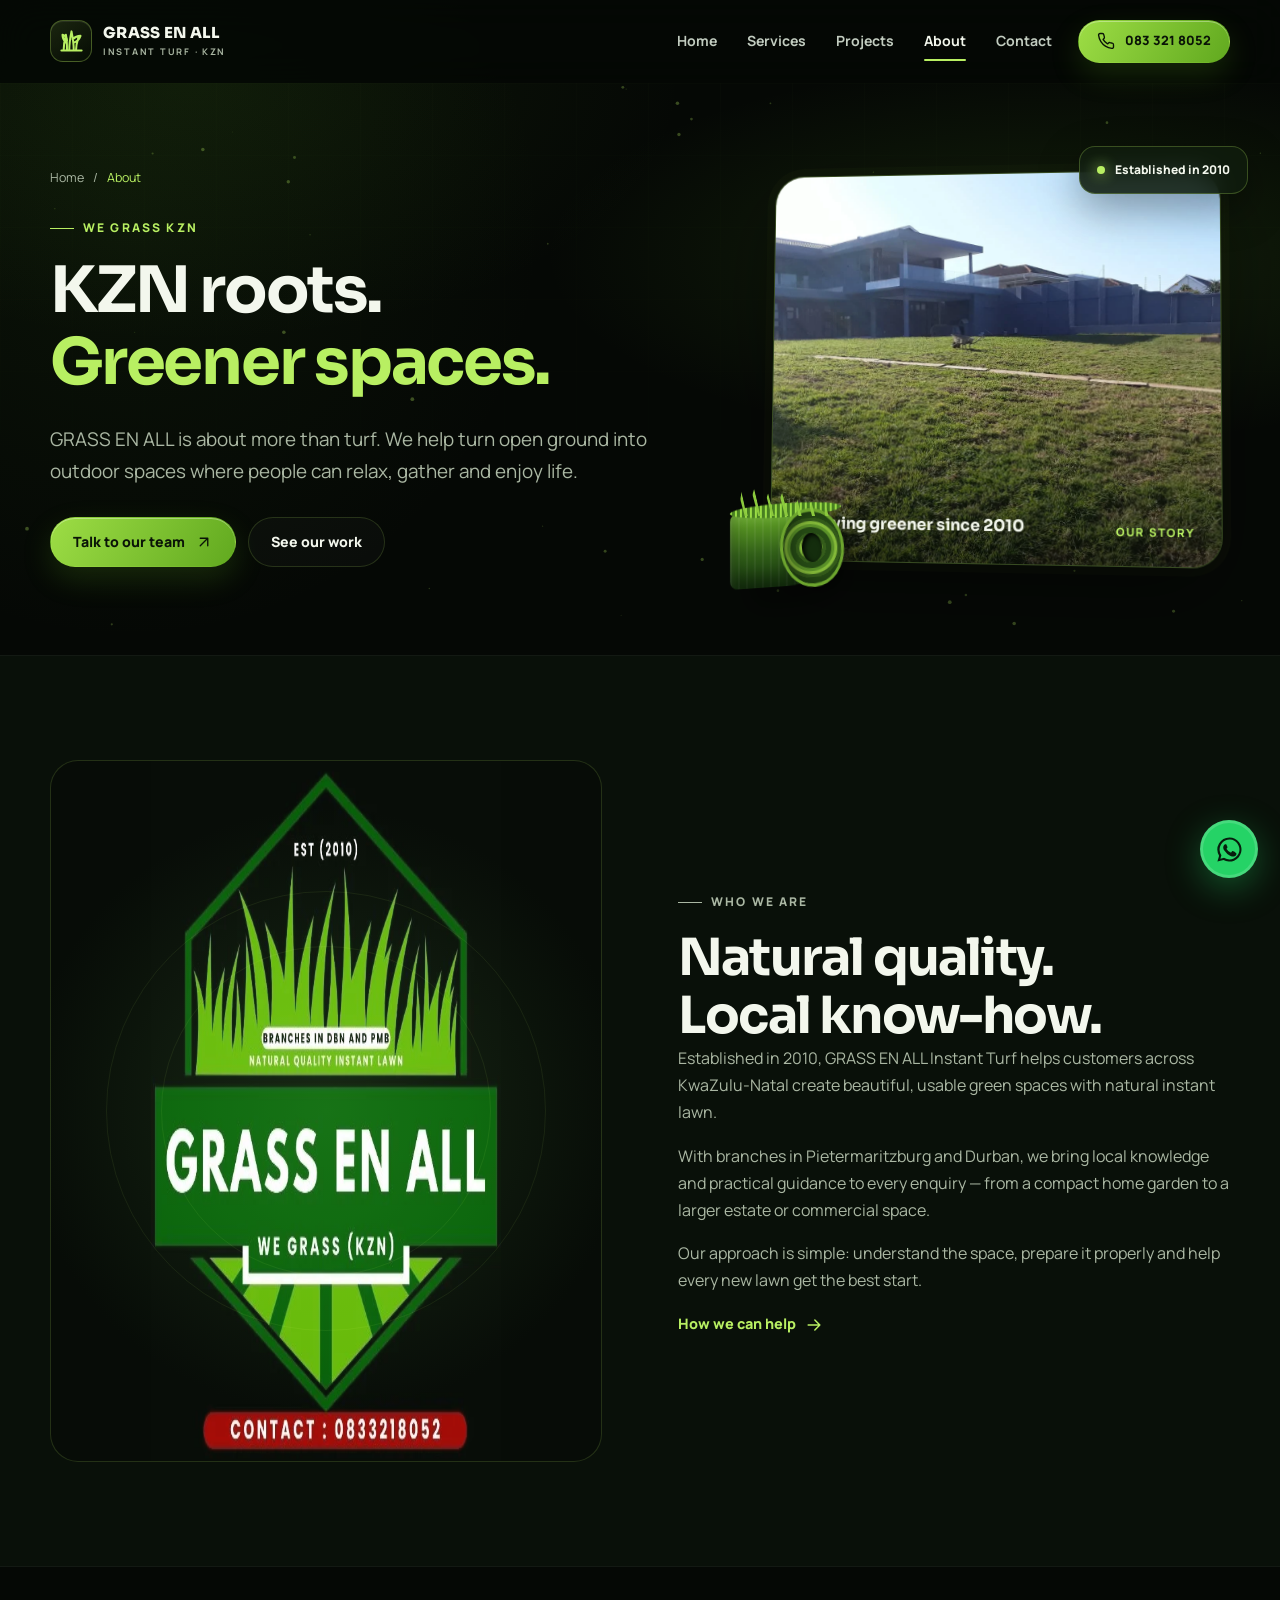
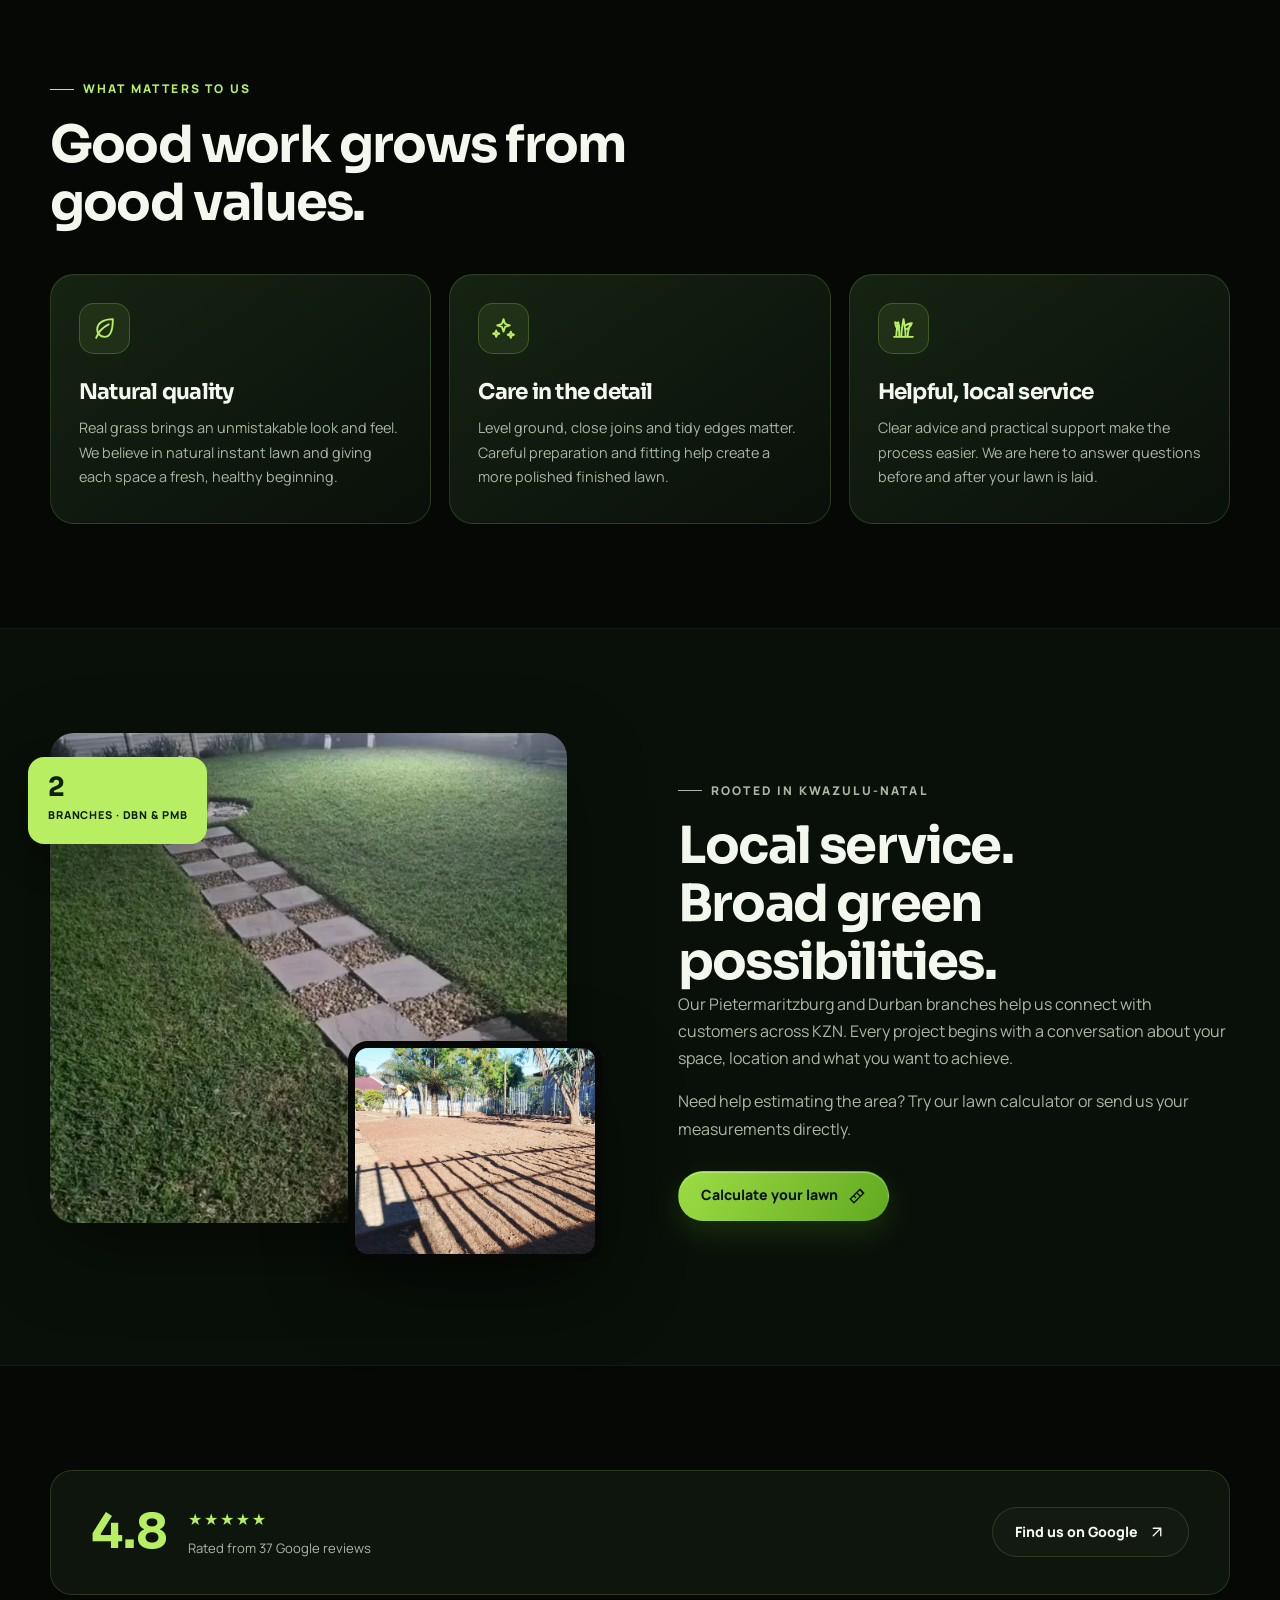
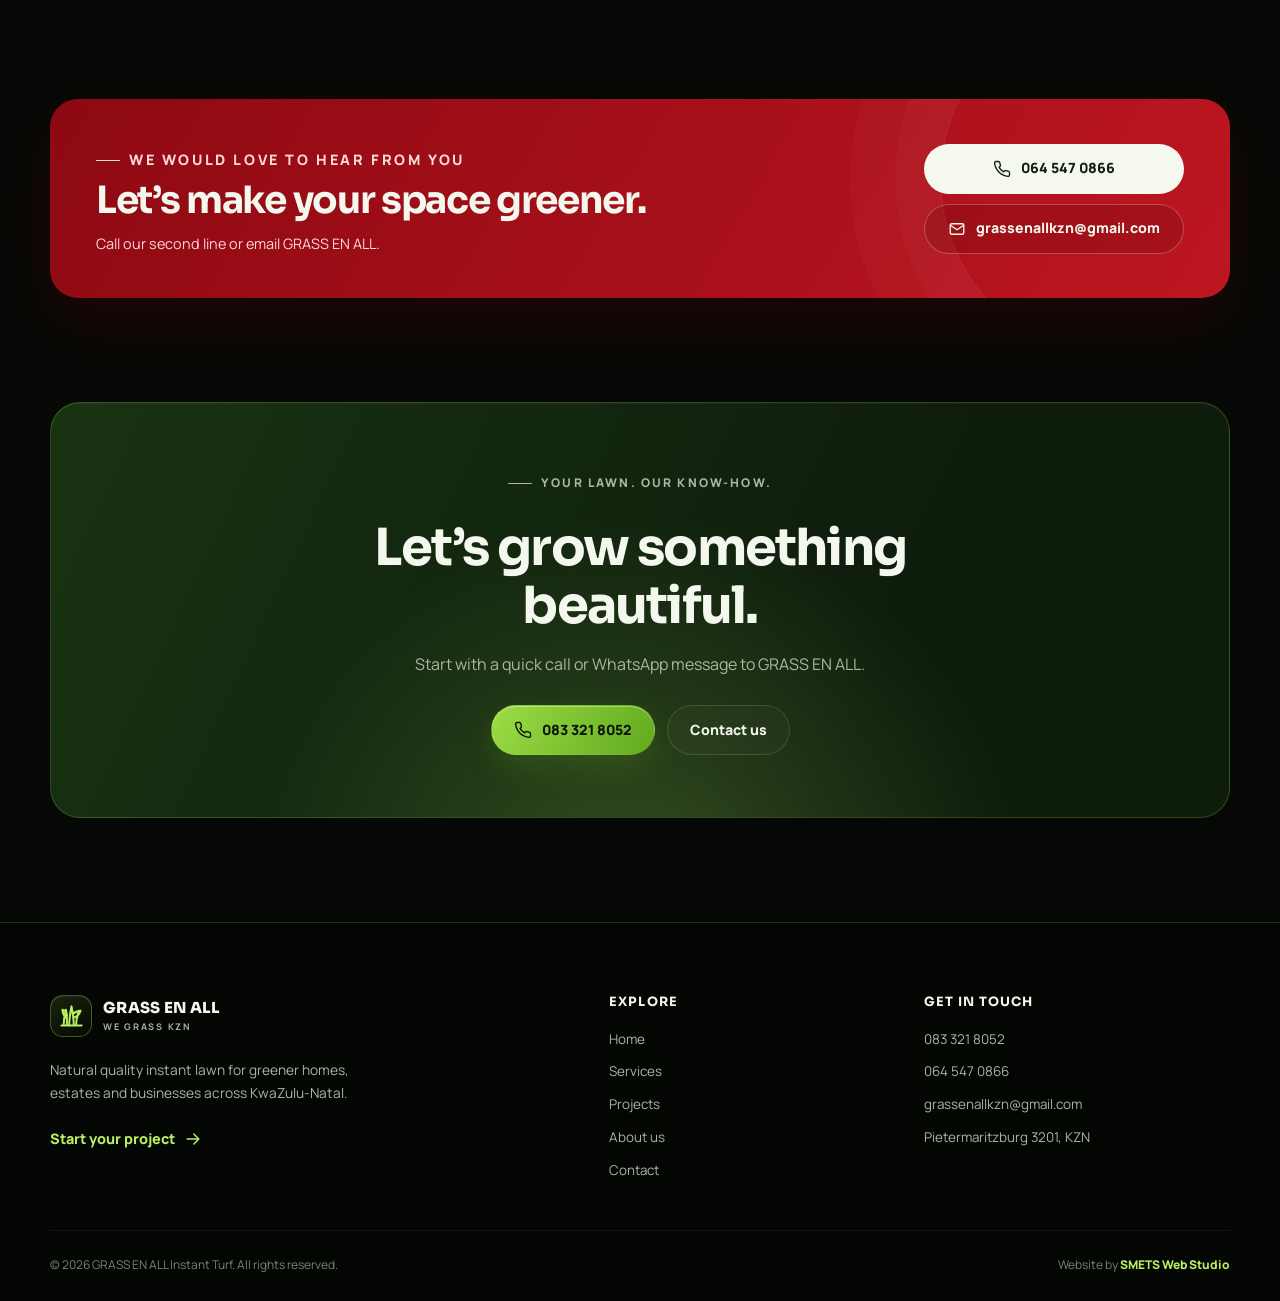
==== about.html @ 8e72a391 "Build multipage GRASS EN ALL website" ====
<!doctype html>
<html lang="en-ZA">
<head>
  <meta charset="utf-8">
  <meta name="viewport" content="width=device-width, initial-scale=1">
  <title>About GRASS EN ALL | Natural Instant Lawn Since 2010</title>
  <meta name="description" content="Meet GRASS EN ALL Instant Turf. Established in 2010, serving KZN from Pietermaritzburg and Durban with natural quality instant lawn and practical lawn know-how.">
  <meta name="theme-color" content="#050805">
  <link rel="icon" href="assets/favicon.svg" type="image/svg+xml">
  <link rel="canonical" href="https://thewebster0326.github.io/grass-en-all-kzn/about.html">
  <meta property="og:title" content="About GRASS EN ALL — We Grass KZN">
  <meta property="og:description" content="KZN roots. Greener spaces. Natural quality instant lawn since 2010.">
  <meta property="og:type" content="website">
  <meta property="og:image" content="https://thewebster0326.github.io/grass-en-all-kzn/assets/images/estate-lawn-wide.webp">
  <script>document.documentElement.classList.add('js');</script>
  <link rel="stylesheet" href="css/styles.css">
</head>
<body>
  <a class="skip-link" href="#main-content">Skip to content</a>
  <header class="site-header"><div class="container nav">
    <a class="brand" href="index.html" aria-label="GRASS EN ALL home"><span class="brand-mark"><svg class="icon" aria-hidden="true"><use href="assets/icons.svg#grass"></use></svg></span><span class="brand-name">GRASS EN ALL<small>Instant Turf · KZN</small></span></a>
    <nav class="nav-links" aria-label="Main navigation"><a href="index.html">Home</a><a href="services.html">Services</a><a href="projects.html">Projects</a><a href="about.html" aria-current="page">About</a><a href="contact.html">Contact</a></nav>
    <div class="nav-actions"><a class="btn btn-primary btn-sm" href="tel:+27833218052"><svg class="icon" aria-hidden="true"><use href="assets/icons.svg#phone"></use></svg>083 321 8052</a><button class="menu-toggle" type="button" aria-label="Toggle navigation" aria-expanded="false"><span></span><span></span><span></span></button></div>
  </div></header>

  <main id="main-content">
    <section class="hero page-hero">
      <canvas class="particle-canvas" aria-hidden="true"></canvas>
      <div class="container hero-grid">
        <div class="hero-copy"><div class="breadcrumbs"><a href="index.html">Home</a> / <span>About</span></div><p class="eyebrow">We grass KZN</p><h1>KZN roots.<br><em>Greener spaces.</em></h1><p class="lead">GRASS EN ALL is about more than turf. We help turn open ground into outdoor spaces where people can relax, gather and enjoy life.</p><div class="hero-actions"><a class="btn btn-primary" href="contact.html">Talk to our team<svg class="icon" aria-hidden="true"><use href="assets/icons.svg#arrow-up-right"></use></svg></a><a class="btn" href="projects.html">See our work</a></div></div>
        <div class="hero-visual"><div class="floating-chip"><span class="dot"></span>Established in 2010</div><div class="photo-card" data-tilt><img src="assets/images/estate-lawn-wide.webp" alt="Large instant lawn installed by GRASS EN ALL" width="1288" height="966" fetchpriority="high"><div class="photo-caption"><strong>Growing greener since 2010</strong><span>Our story</span></div></div><div class="turf-roll" aria-hidden="true"><div class="roll-grass"></div><div class="roll-body"></div><div class="roll-end"></div></div></div>
      </div>
    </section>

    <section class="section section-dark">
      <div class="container split">
        <div class="logo-panel reveal"><img src="assets/images/logo.webp" alt="GRASS EN ALL — We Grass KZN, established 2010" width="700" height="700" loading="lazy"></div>
        <div class="split-copy reveal delay-1"><p class="eyebrow">Who we are</p><h2>Natural quality.<br>Local know-how.</h2><p>Established in 2010, GRASS EN ALL Instant Turf helps customers across KwaZulu-Natal create beautiful, usable green spaces with natural instant lawn.</p><p>With branches in Pietermaritzburg and Durban, we bring local knowledge and practical guidance to every enquiry — from a compact home garden to a larger estate or commercial space.</p><p>Our approach is simple: understand the space, prepare it properly and help every new lawn get the best start.</p><a class="text-link" href="services.html">How we can help<svg class="icon" aria-hidden="true"><use href="assets/icons.svg#arrow-right"></use></svg></a></div>
      </div>
    </section>

    <section class="section">
      <div class="container">
        <div class="section-head reveal"><div><p class="eyebrow">What matters to us</p><h2>Good work grows from<br>good values.</h2></div></div>
        <div class="card-grid three values-grid">
          <article class="card reveal"><div class="card-icon"><svg class="icon" aria-hidden="true"><use href="assets/icons.svg#leaf"></use></svg></div><h3>Natural quality</h3><p>Real grass brings an unmistakable look and feel. We believe in natural instant lawn and giving each space a fresh, healthy beginning.</p></article>
          <article class="card reveal delay-1"><div class="card-icon"><svg class="icon" aria-hidden="true"><use href="assets/icons.svg#sparkles"></use></svg></div><h3>Care in the detail</h3><p>Level ground, close joins and tidy edges matter. Careful preparation and fitting help create a more polished finished lawn.</p></article>
          <article class="card reveal delay-2"><div class="card-icon"><svg class="icon" aria-hidden="true"><use href="assets/icons.svg#grass"></use></svg></div><h3>Helpful, local service</h3><p>Clear advice and practical support make the process easier. We are here to answer questions before and after your lawn is laid.</p></article>
        </div>
      </div>
    </section>

    <section class="section section-dark">
      <div class="container split">
        <div class="image-stack reveal"><img src="assets/images/evening-lawn.webp" alt="Lush green lawn with a neat stepping-stone path" loading="lazy"><img class="stack-small" src="assets/images/soil-levelling.webp" alt="Careful ground preparation for a new lawn" loading="lazy"><div class="experience-badge"><strong>2</strong><span>Branches · DBN & PMB</span></div></div>
        <div class="split-copy reveal delay-1"><p class="eyebrow">Rooted in KwaZulu-Natal</p><h2>Local service.<br>Broad green possibilities.</h2><p>Our Pietermaritzburg and Durban branches help us connect with customers across KZN. Every project begins with a conversation about your space, location and what you want to achieve.</p><p>Need help estimating the area? Try our lawn calculator or send us your measurements directly.</p><a class="btn btn-primary" href="services.html#calculator">Calculate your lawn<svg class="icon" aria-hidden="true"><use href="assets/icons.svg#ruler"></use></svg></a></div>
      </div>
    </section>

    <section class="section">
      <div class="container review-band reveal"><div class="review-score"><strong>4.8</strong><div><div class="stars" aria-label="4.8 out of 5 stars">★★★★★</div><p>Rated from 37 Google reviews</p></div></div><a class="btn" href="https://www.google.com/maps/search/?api=1&amp;query=Grass+En+All+Pietermaritzburg+3201" target="_blank" rel="noopener">Find us on Google<svg class="icon" aria-hidden="true"><use href="assets/icons.svg#arrow-up-right"></use></svg></a></div>
    </section>

    <section class="section" style="padding-top:0"><div class="container red-contact reveal"><div class="red-contact-inner"><div><p class="eyebrow">We would love to hear from you</p><h2>Let’s make your space greener.</h2><p>Call our second line or email GRASS EN ALL.</p></div><div class="red-contact-actions"><a class="btn btn-light" href="tel:+27645470866"><svg class="icon" aria-hidden="true"><use href="assets/icons.svg#phone"></use></svg>064 547 0866</a><a class="btn" href="mailto:grassenallkzn@gmail.com"><svg class="icon" aria-hidden="true"><use href="assets/icons.svg#mail"></use></svg>grassenallkzn@gmail.com</a></div></div></div></section>
    <section class="section" style="padding-top:0"><div class="container cta-panel reveal"><p class="eyebrow">Your lawn. Our know-how.</p><h2>Let’s grow something beautiful.</h2><p>Start with a quick call or WhatsApp message to GRASS EN ALL.</p><div class="cta-actions"><a class="btn btn-primary" href="tel:+27833218052"><svg class="icon" aria-hidden="true"><use href="assets/icons.svg#phone"></use></svg>083 321 8052</a><a class="btn" href="contact.html">Contact us</a></div></div></section>
  </main>

  <footer class="site-footer"><div class="container"><div class="footer-grid">
    <div class="footer-brand"><a class="brand" href="index.html"><span class="brand-mark"><svg class="icon" aria-hidden="true"><use href="assets/icons.svg#grass"></use></svg></span><span class="brand-name">GRASS EN ALL<small>We Grass KZN</small></span></a><p>Natural quality instant lawn for greener homes, estates and businesses across KwaZulu-Natal.</p><a class="text-link" href="contact.html">Start your project<svg class="icon" aria-hidden="true"><use href="assets/icons.svg#arrow-right"></use></svg></a></div>
    <div><h2 class="footer-title">Explore</h2><div class="footer-links"><a href="index.html">Home</a><a href="services.html">Services</a><a href="projects.html">Projects</a><a href="about.html">About us</a><a href="contact.html">Contact</a></div></div>
    <div><h2 class="footer-title">Get in touch</h2><div class="footer-links"><a href="tel:+27833218052">083 321 8052</a><a href="tel:+27645470866">064 547 0866</a><a href="mailto:grassenallkzn@gmail.com">grassenallkzn@gmail.com</a><a href="https://www.google.com/maps/search/?api=1&amp;query=Grass+En+All+Pietermaritzburg+3201" target="_blank" rel="noopener">Pietermaritzburg 3201, KZN</a></div></div>
  </div><div class="footer-bottom"><p>© <span data-year>2026</span> GRASS EN ALL Instant Turf. All rights reserved.</p><p>Website by <a href="https://github.com/thewebster0326" target="_blank" rel="noopener">SMETS Web Studio</a></p></div></div></footer>
  <a class="whatsapp-float" href="https://wa.me/27833218052?text=Hi%20GRASS%20EN%20ALL%2C%20I%20would%20like%20an%20instant%20turf%20quote." target="_blank" rel="noopener" aria-label="Chat to GRASS EN ALL on WhatsApp"><svg aria-hidden="true"><use href="assets/icons.svg#whatsapp"></use></svg></a>
  <script src="js/main.js" defer></script>
</body>
</html>
---- css/styles.css ----
@import url('https://fonts.googleapis.com/css2?family=Manrope:wght@400;500;600;700;800&family=Sora:wght@500;600;700;800&display=swap');

:root {
  --bg: #050805;
  --bg-soft: #091009;
  --surface: #0d150d;
  --surface-2: #131f12;
  --surface-3: #1a2817;
  --text: #f3f7ed;
  --muted: #aab7a3;
  --lime: #b8ef62;
  --green: #74bd2d;
  --green-dark: #285d1c;
  --red: #a80e18;
  --line: rgba(184, 239, 98, 0.16);
  --glow: rgba(116, 189, 45, 0.25);
  --shadow: 0 28px 80px rgba(0, 0, 0, 0.42);
  --radius: 24px;
  --font-body: 'Manrope', system-ui, -apple-system, BlinkMacSystemFont, 'Segoe UI', sans-serif;
  --font-display: 'Sora', 'Manrope', system-ui, sans-serif;
}

*, *::before, *::after { box-sizing: border-box; }
html { scroll-behavior: smooth; scroll-padding-top: 100px; }
body {
  margin: 0;
  min-width: 320px;
  overflow-x: hidden;
  background:
    radial-gradient(circle at 10% 5%, rgba(66, 126, 31, 0.09), transparent 26rem),
    var(--bg);
  color: var(--text);
  font-family: var(--font-body);
  font-size: 16px;
  line-height: 1.7;
  -webkit-font-smoothing: antialiased;
}
body.menu-open { overflow: hidden; }
img { display: block; max-width: 100%; }
a { color: inherit; text-decoration: none; }
button, input, select, textarea { font: inherit; }
button, a { -webkit-tap-highlight-color: transparent; }
button { color: inherit; }
::selection { background: var(--lime); color: #102007; }
:focus-visible { outline: 3px solid var(--lime); outline-offset: 4px; }

.skip-link {
  position: fixed;
  top: 10px;
  left: 10px;
  z-index: 200;
  padding: 10px 16px;
  border-radius: 8px;
  background: var(--lime);
  color: #0c1608;
  font-weight: 800;
  transform: translateY(-150%);
}
.skip-link:focus { transform: translateY(0); }
.container { width: min(1180px, calc(100% - 40px)); margin-inline: auto; }
.narrow { width: min(800px, calc(100% - 40px)); margin-inline: auto; }
.section { position: relative; padding: 104px 0; }
.section-sm { padding: 72px 0; }
.section-dark { background: var(--bg-soft); border-block: 1px solid rgba(255,255,255,.04); }
.section-head { display: flex; align-items: end; justify-content: space-between; gap: 32px; margin-bottom: 42px; }
.section-head > div { max-width: 680px; }
.section-head .btn { flex: none; }
.eyebrow {
  display: inline-flex;
  align-items: center;
  gap: 9px;
  margin: 0 0 18px;
  color: var(--lime);
  font-size: .75rem;
  font-weight: 800;
  letter-spacing: .18em;
  line-height: 1.4;
  text-transform: uppercase;
}
.eyebrow::before { content: ''; width: 24px; height: 1px; background: currentColor; }
h1, h2, h3, h4 { margin: 0; font-family: var(--font-display); line-height: 1.13; letter-spacing: -.035em; }
h1 { font-size: clamp(2.8rem, 6vw, 5.6rem); }
h2 { font-size: clamp(2rem, 4vw, 3.35rem); }
h3 { font-size: 1.25rem; }
p { margin: 0 0 1rem; }
.lead { max-width: 650px; color: var(--muted); font-size: clamp(1.02rem, 1.5vw, 1.18rem); }
.text-lime { color: var(--lime); }
.muted { color: var(--muted); }
.small { font-size: .88rem; }
.icon { width: 20px; height: 20px; flex: none; fill: none; stroke: currentColor; stroke-width: 1.8; stroke-linecap: round; stroke-linejoin: round; }

.site-header {
  position: sticky;
  top: 0;
  z-index: 100;
  border-bottom: 1px solid transparent;
  background: rgba(5, 8, 5, .76);
  backdrop-filter: blur(18px);
  -webkit-backdrop-filter: blur(18px);
  transition: border-color .25s, background .25s;
}
.site-header.scrolled { border-color: var(--line); background: rgba(5, 8, 5, .94); }
.nav { min-height: 82px; display: flex; align-items: center; justify-content: space-between; gap: 26px; }
.brand { display: inline-flex; align-items: center; gap: 11px; flex: none; }
.brand-mark {
  display: grid;
  place-items: center;
  width: 42px;
  height: 42px;
  border: 1px solid rgba(184, 239, 98, .3);
  border-radius: 13px;
  background: linear-gradient(145deg, rgba(184,239,98,.13), rgba(116,189,45,.02));
  color: var(--lime);
  box-shadow: inset 0 1px 0 rgba(255,255,255,.08);
}
.brand-mark svg { width: 27px; height: 27px; }
.brand-name { font-family: var(--font-display); font-size: .95rem; font-weight: 800; letter-spacing: .02em; line-height: 1.2; }
.brand-name small { display: block; margin-top: 4px; color: var(--muted); font-family: var(--font-body); font-size: .57rem; font-weight: 700; letter-spacing: .19em; text-transform: uppercase; }
.nav-links { display: flex; align-items: center; gap: 30px; margin-left: auto; }
.nav-links a { position: relative; padding: 27px 0; color: #c2ccc0; font-size: .88rem; font-weight: 700; }
.nav-links a::after { content: ''; position: absolute; right: 0; bottom: 19px; left: 0; height: 2px; border-radius: 2px; background: var(--lime); transform: scaleX(0); transition: transform .25s; }
.nav-links a:hover, .nav-links a[aria-current='page'] { color: var(--text); }
.nav-links a:hover::after, .nav-links a[aria-current='page']::after { transform: scaleX(1); }
.nav-actions { display: flex; align-items: center; gap: 10px; }
.menu-toggle { display: none; width: 44px; height: 44px; padding: 0; border: 1px solid var(--line); border-radius: 12px; background: var(--surface); cursor: pointer; }
.menu-toggle span { display: block; width: 19px; height: 2px; margin: 4px auto; border-radius: 2px; background: var(--text); transition: transform .25s, opacity .25s; }
.menu-toggle[aria-expanded='true'] span:first-child { transform: translateY(6px) rotate(45deg); }
.menu-toggle[aria-expanded='true'] span:nth-child(2) { opacity: 0; }
.menu-toggle[aria-expanded='true'] span:last-child { transform: translateY(-6px) rotate(-45deg); }

.btn {
  display: inline-flex;
  align-items: center;
  justify-content: center;
  gap: 10px;
  min-height: 50px;
  padding: 13px 22px;
  border: 1px solid var(--line);
  border-radius: 999px;
  background: rgba(255,255,255,.025);
  color: var(--text);
  font-size: .88rem;
  font-weight: 800;
  line-height: 1.2;
  cursor: pointer;
  transition: transform .25s, border-color .25s, background .25s, box-shadow .25s;
}
.btn:hover { transform: translateY(-3px); border-color: rgba(184,239,98,.55); background: rgba(184,239,98,.06); }
.btn-primary { border-color: transparent; background: linear-gradient(120deg, #9ddd45, #61a91f); color: #0a1407; box-shadow: 0 12px 30px rgba(97,169,31,.2), inset 0 1px 0 rgba(255,255,255,.35); }
.btn-primary:hover { border-color: transparent; background: linear-gradient(120deg, #b8ef62, #74bd2d); box-shadow: 0 16px 38px rgba(97,169,31,.3); }
.btn-light { background: #f4f8ee; color: #11200b; border-color: transparent; }
.btn-light:hover { background: #fff; }
.btn-sm { min-height: 43px; padding: 11px 18px; font-size: .8rem; }
.btn .icon { width: 18px; height: 18px; }
.text-link { display: inline-flex; align-items: center; gap: 8px; color: var(--lime); font-weight: 800; font-size: .9rem; }
.text-link .icon { transition: transform .2s; }
.text-link:hover .icon { transform: translateX(4px); }

.hero { position: relative; isolation: isolate; overflow: hidden; padding: 82px 0 94px; }
.hero::before {
  content: '';
  position: absolute;
  z-index: -2;
  inset: 0;
  background:
    radial-gradient(ellipse at 82% 30%, rgba(89, 156, 37, .17), transparent 34%),
    radial-gradient(ellipse at 15% 0%, rgba(89, 156, 37, .1), transparent 32%);
}
.hero::after {
  content: '';
  position: absolute;
  z-index: -1;
  inset: 0;
  opacity: .22;
  background-image: linear-gradient(rgba(184,239,98,.06) 1px, transparent 1px), linear-gradient(90deg, rgba(184,239,98,.06) 1px, transparent 1px);
  background-size: 72px 72px;
  mask-image: linear-gradient(to bottom, black, transparent 90%);
}
.particle-canvas { position: absolute; z-index: -1; inset: 0; width: 100%; height: 100%; pointer-events: none; }
.hero-grid { display: grid; grid-template-columns: minmax(0, 1.03fr) minmax(400px, .97fr); align-items: center; gap: 68px; }
.hero-copy { position: relative; z-index: 2; }
.hero h1 { max-width: 720px; margin-bottom: 24px; }
.hero h1 em { color: var(--lime); font-style: normal; }
.hero .lead { margin-bottom: 30px; }
.hero-actions { display: flex; flex-wrap: wrap; gap: 12px; }
.hero-note { display: flex; align-items: center; gap: 10px; margin-top: 24px; color: var(--muted); font-size: .8rem; }
.hero-note svg { color: var(--lime); }
.hero-visual { position: relative; perspective: 1100px; padding: 10px 12px 30px 24px; }
.photo-card {
  position: relative;
  overflow: hidden;
  border: 1px solid rgba(184,239,98,.25);
  border-radius: 30px;
  background: var(--surface);
  box-shadow: var(--shadow), 0 0 0 8px rgba(184,239,98,.025);
  transform: rotateY(-6deg) rotateX(3deg);
  transform-style: preserve-3d;
  transition: transform .18s ease-out;
  will-change: transform;
}
.photo-card::after { content: ''; position: absolute; inset: 0; background: linear-gradient(to top, rgba(3,8,3,.6), transparent 45%); pointer-events: none; }
.photo-card img { width: 100%; height: 510px; object-fit: cover; }
.photo-caption { position: absolute; z-index: 2; right: 26px; bottom: 24px; left: 26px; display: flex; align-items: end; justify-content: space-between; gap: 15px; }
.photo-caption strong { font-family: var(--font-display); font-size: 1rem; }
.photo-caption span { color: var(--lime); font-size: .7rem; font-weight: 800; letter-spacing: .12em; text-transform: uppercase; }
.floating-chip {
  position: absolute;
  z-index: 4;
  top: -15px;
  right: -18px;
  display: flex;
  align-items: center;
  gap: 10px;
  padding: 13px 17px;
  border: 1px solid rgba(184,239,98,.25);
  border-radius: 16px;
  background: rgba(15,28,13,.88);
  box-shadow: 0 15px 40px rgba(0,0,0,.35);
  backdrop-filter: blur(12px);
  font-size: .75rem;
  font-weight: 800;
  animation: float 5s ease-in-out infinite;
}
.floating-chip .dot { width: 8px; height: 8px; border-radius: 50%; background: var(--lime); box-shadow: 0 0 14px var(--lime); }
.turf-roll { position: absolute; z-index: 5; bottom: -22px; left: -40px; width: 140px; height: 118px; transform-style: preserve-3d; animation: roll-float 6s ease-in-out infinite; pointer-events: none; }
.roll-body { position: absolute; right: 0; bottom: 9px; width: 113px; height: 76px; border-radius: 8px 50% 50% 8px / 8px 50% 50% 8px; background: repeating-linear-gradient(90deg, rgba(255,255,255,.05) 0 2px, transparent 2px 8px), linear-gradient(180deg, #67aa27, #315f18 55%, #183a10); box-shadow: inset 0 7px 12px rgba(255,255,255,.1), inset 0 -12px 18px rgba(0,0,0,.35), 15px 25px 30px rgba(0,0,0,.35); transform: skewY(-4deg); }
.roll-body::before { content: ''; position: absolute; top: -7px; right: 2px; left: 0; height: 14px; border-radius: 50%; background: repeating-linear-gradient(90deg, #9add45 0 2px, #487f21 2px 5px); }
.roll-end { position: absolute; z-index: 2; right: -1px; bottom: 8px; width: 64px; height: 79px; border: 3px solid #6da52e; border-radius: 50%; background: repeating-radial-gradient(circle at 48% 50%, #264b15 0 5px, #5b9229 6px 8px, #86bc3a 9px 11px, #355d1b 12px 15px); box-shadow: inset 8px 0 15px rgba(0,0,0,.35), 4px 8px 12px rgba(0,0,0,.3); transform: rotate(-5deg); }
.roll-end::after { content: ''; position: absolute; inset: 22px 19px; border-radius: 50%; background: #142d0d; box-shadow: inset 2px 2px 5px #000; }
.roll-grass { position: absolute; z-index: 3; right: 7px; bottom: 79px; width: 98px; height: 28px; background: repeating-linear-gradient(75deg, transparent 0 6px, #8bc93d 7px 9px, transparent 10px 13px); clip-path: polygon(0 100%, 4% 12%, 9% 100%, 17% 0, 23% 100%, 31% 20%, 37% 100%, 47% 0, 53% 100%, 65% 15%, 70% 100%, 82% 4%, 87% 100%, 96% 24%, 100% 100%); }
@keyframes float { 50% { transform: translateY(-9px); } }
@keyframes roll-float { 50% { transform: translateY(-8px) rotate(2deg); } }

.stats-bar { position: relative; z-index: 3; margin-top: -28px; }
.stats-grid { display: grid; grid-template-columns: repeat(4, 1fr); overflow: hidden; border: 1px solid var(--line); border-radius: 20px; background: rgba(13,21,13,.9); box-shadow: 0 20px 50px rgba(0,0,0,.3); backdrop-filter: blur(12px); }
.stat { padding: 25px 28px; border-right: 1px solid var(--line); }
.stat:last-child { border: 0; }
.stat strong { display: block; margin-bottom: 2px; color: var(--text); font-family: var(--font-display); font-size: 1.65rem; line-height: 1.2; }
.stat strong span { color: var(--lime); }
.stat small { color: var(--muted); font-size: .74rem; font-weight: 700; letter-spacing: .04em; }

.page-hero { padding: 78px 0 82px; }
.page-hero .hero-grid { grid-template-columns: minmax(0, 1fr) minmax(350px, .78fr); }
.page-hero h1 { font-size: clamp(2.65rem, 5vw, 4.7rem); }
.page-hero .photo-card img { height: 390px; }
.page-hero .hero-visual { padding-bottom: 10px; }
.breadcrumbs { display: flex; gap: 9px; margin-bottom: 22px; color: var(--muted); font-size: .78rem; }
.breadcrumbs a:hover { color: var(--lime); }
.breadcrumbs span { color: var(--lime); }

.split { display: grid; grid-template-columns: repeat(2, minmax(0, 1fr)); align-items: center; gap: 76px; }
.split-copy p { color: var(--muted); }
.split-copy .btn { margin-top: 12px; }
.image-stack { position: relative; padding: 0 35px 38px 0; }
.image-stack > img { width: 100%; height: 490px; object-fit: cover; border-radius: var(--radius); box-shadow: var(--shadow); }
.image-stack .stack-small { position: absolute; right: 0; bottom: 0; width: 46%; height: 220px; border: 7px solid var(--bg); border-radius: 20px; }
.experience-badge { position: absolute; top: 24px; left: -22px; padding: 17px 20px; border-radius: 16px; background: var(--lime); color: #102008; box-shadow: 0 15px 35px rgba(0,0,0,.25); }
.experience-badge strong { display: block; font-family: var(--font-display); font-size: 1.65rem; line-height: 1; }
.experience-badge span { font-size: .68rem; font-weight: 800; text-transform: uppercase; letter-spacing: .08em; }

.card-grid { display: grid; grid-template-columns: repeat(4, minmax(0, 1fr)); gap: 18px; }
.card-grid.three { grid-template-columns: repeat(3, minmax(0, 1fr)); }
.card {
  position: relative;
  overflow: hidden;
  padding: 28px;
  border: 1px solid var(--line);
  border-radius: var(--radius);
  background: linear-gradient(145deg, rgba(25,40,22,.86), rgba(10,17,10,.94));
  box-shadow: inset 0 1px 0 rgba(255,255,255,.025);
  transition: transform .3s, border-color .3s, box-shadow .3s;
}
.card::before { content: ''; position: absolute; inset: 0; background: radial-gradient(300px circle at var(--mx, 50%) var(--my, 0%), rgba(184,239,98,.11), transparent 60%); opacity: 0; transition: opacity .3s; pointer-events: none; }
.card:hover { border-color: rgba(184,239,98,.38); box-shadow: 0 20px 50px rgba(0,0,0,.24); transform: translateY(-6px); }
.card:hover::before { opacity: 1; }
.card-icon { display: grid; place-items: center; width: 51px; height: 51px; margin-bottom: 26px; border: 1px solid rgba(184,239,98,.22); border-radius: 15px; background: rgba(184,239,98,.08); color: var(--lime); }
.card-icon .icon { width: 25px; height: 25px; }
.card h3 { margin-bottom: 12px; }
.card p { margin: 0; color: var(--muted); font-size: .9rem; }
.card .text-link { margin-top: 22px; }
.card-number { position: absolute; top: 22px; right: 24px; color: rgba(184,239,98,.22); font-family: var(--font-display); font-size: .8rem; font-weight: 700; }

.gallery-preview { display: grid; grid-template-columns: 1.15fr .85fr; grid-template-rows: repeat(2, 260px); gap: 18px; }
.gallery-preview .project-card:first-child { grid-row: 1 / 3; }
.project-card { position: relative; overflow: hidden; min-height: 280px; border: 1px solid rgba(255,255,255,.08); border-radius: var(--radius); background: var(--surface); cursor: pointer; }
.project-card img { width: 100%; height: 100%; object-fit: cover; transition: transform .7s cubic-bezier(.2,.7,.2,1), filter .4s; }
.project-card::after { content: ''; position: absolute; inset: 0; background: linear-gradient(to top, rgba(3,8,3,.88), transparent 55%); pointer-events: none; }
.project-card:hover img { transform: scale(1.055); filter: saturate(1.12); }
.project-info { position: absolute; z-index: 2; right: 24px; bottom: 22px; left: 24px; display: flex; align-items: end; justify-content: space-between; gap: 14px; }
.project-info h3 { font-size: 1.08rem; }
.project-info p { margin: 5px 0 0; color: #c5d0bf; font-size: .76rem; }
.project-open { display: grid; place-items: center; flex: none; width: 39px; height: 39px; border: 1px solid rgba(255,255,255,.22); border-radius: 50%; background: rgba(5,8,5,.4); backdrop-filter: blur(8px); }

.process { display: grid; grid-template-columns: repeat(4, 1fr); gap: 0; counter-reset: steps; }
.process-step { position: relative; padding: 0 28px 0 0; counter-increment: steps; }
.process-step:not(:last-child)::after { content: ''; position: absolute; top: 23px; right: 10px; left: 58px; height: 1px; background: linear-gradient(90deg, var(--green-dark), var(--line)); }
.step-number { position: relative; z-index: 1; display: grid; place-items: center; width: 47px; height: 47px; margin-bottom: 24px; border: 1px solid rgba(184,239,98,.3); border-radius: 50%; background: var(--surface-2); color: var(--lime); font-family: var(--font-display); font-size: .8rem; font-weight: 700; }
.step-number::before { content: '0' counter(steps); }
.process-step h3 { margin-bottom: 10px; font-size: 1.05rem; }
.process-step p { color: var(--muted); font-size: .86rem; }

.red-contact { position: relative; overflow: hidden; border-radius: 28px; background: linear-gradient(120deg, #8d0912, #bd1620); box-shadow: 0 24px 60px rgba(108,4,12,.25); }
.red-contact::after { content: ''; position: absolute; top: -100px; right: -70px; width: 360px; height: 360px; border: 1px solid rgba(255,255,255,.1); border-radius: 50%; box-shadow: 0 0 0 45px rgba(255,255,255,.025), 0 0 0 90px rgba(255,255,255,.02); }
.red-contact-inner { position: relative; z-index: 1; display: grid; grid-template-columns: 1fr auto; align-items: center; gap: 35px; padding: 42px 46px; }
.red-contact .eyebrow { margin-bottom: 10px; color: #ffd7da; }
.red-contact .eyebrow::before { background: currentColor; }
.red-contact h2 { font-size: clamp(1.7rem, 3vw, 2.35rem); }
.red-contact p { margin: 9px 0 0; color: #ffd7da; font-size: .9rem; }
.red-contact-actions { display: flex; flex-direction: column; gap: 10px; min-width: 260px; }
.red-contact .btn { border-color: rgba(255,255,255,.25); }
.red-contact .btn:not(.btn-light) { background: rgba(60,0,4,.16); }

.cta-panel { position: relative; isolation: isolate; overflow: hidden; padding: 62px; border: 1px solid rgba(184,239,98,.2); border-radius: 30px; background: linear-gradient(115deg, #193312, #0e1c0c 70%); text-align: center; box-shadow: inset 0 1px 0 rgba(255,255,255,.04); }
.cta-panel::before { content: ''; position: absolute; z-index: -1; inset: 0; background: radial-gradient(circle at 50% 120%, rgba(184,239,98,.22), transparent 50%); }
.cta-panel h2 { max-width: 720px; margin: 0 auto 16px; }
.cta-panel p { max-width: 580px; margin: 0 auto 27px; color: var(--muted); }
.cta-actions { display: flex; flex-wrap: wrap; justify-content: center; gap: 12px; }

.service-list { display: grid; gap: 22px; }
.service-row { display: grid; grid-template-columns: 80px 1fr auto; align-items: center; gap: 28px; padding: 30px; border: 1px solid var(--line); border-radius: var(--radius); background: linear-gradient(120deg, var(--surface-2), var(--surface)); transition: border-color .25s, transform .25s; }
.service-row:hover { border-color: rgba(184,239,98,.38); transform: translateX(5px); }
.service-row .card-icon { margin: 0; width: 64px; height: 64px; }
.service-row h2 { margin-bottom: 8px; font-size: 1.35rem; }
.service-row p { max-width: 690px; margin: 0; color: var(--muted); font-size: .92rem; }
.service-tag { display: inline-block; margin-top: 10px; color: var(--lime); font-size: .72rem; font-weight: 800; letter-spacing: .08em; text-transform: uppercase; }

.calculator { display: grid; grid-template-columns: 1fr .85fr; overflow: hidden; border: 1px solid var(--line); border-radius: 28px; background: var(--surface); box-shadow: var(--shadow); }
.calculator-form { padding: 40px; }
.calculator-form h2 { margin-bottom: 10px; font-size: 2rem; }
.calculator-form > p { color: var(--muted); font-size: .9rem; }
.form-row { display: grid; grid-template-columns: repeat(2, 1fr); gap: 15px; }
.field { margin-top: 18px; }
.field label { display: block; margin-bottom: 7px; color: #d8e2d3; font-size: .78rem; font-weight: 800; }
.field input, .field select, .field textarea {
  width: 100%;
  min-height: 50px;
  padding: 12px 15px;
  border: 1px solid rgba(184,239,98,.18);
  border-radius: 12px;
  outline: none;
  background: #091009;
  color: var(--text);
  transition: border-color .2s, box-shadow .2s;
}
.field textarea { min-height: 125px; resize: vertical; }
.field input:focus, .field select:focus, .field textarea:focus { border-color: var(--lime); box-shadow: 0 0 0 3px rgba(184,239,98,.1); }
.field input::placeholder, .field textarea::placeholder { color: #6e7c68; }
.field select { appearance: auto; }
.form-note { margin: 15px 0 0; color: var(--muted); font-size: .72rem; }
.calculator-result { position: relative; display: flex; flex-direction: column; justify-content: center; padding: 40px; background: linear-gradient(145deg, #233e18, #101e0d); }
.calculator-result::after { content: ''; position: absolute; right: -60px; bottom: -80px; width: 230px; height: 230px; border: 1px solid rgba(184,239,98,.12); border-radius: 50%; box-shadow: 0 0 0 35px rgba(184,239,98,.025), 0 0 0 70px rgba(184,239,98,.018); }
.result-label { color: var(--lime); font-size: .72rem; font-weight: 800; letter-spacing: .13em; text-transform: uppercase; }
.result-number { margin: 10px 0 2px; font-family: var(--font-display); font-size: clamp(3rem, 6vw, 5rem); font-weight: 700; line-height: 1; letter-spacing: -.06em; }
.result-number span { font-size: 1.3rem; letter-spacing: 0; }
.result-extra { min-height: 52px; margin: 14px 0 22px; color: #c3d0bc; font-size: .84rem; }
.calculator-result .btn { position: relative; z-index: 1; align-self: flex-start; }

.faq-list { border-top: 1px solid var(--line); }
.faq-item { border-bottom: 1px solid var(--line); }
.faq-item summary { position: relative; display: flex; align-items: center; justify-content: space-between; gap: 25px; padding: 24px 0; font-family: var(--font-display); font-size: 1rem; font-weight: 600; cursor: pointer; list-style: none; }
.faq-item summary::-webkit-details-marker { display: none; }
.faq-item summary::after { content: '+'; display: grid; place-items: center; flex: none; width: 31px; height: 31px; border: 1px solid var(--line); border-radius: 50%; color: var(--lime); font-family: var(--font-body); font-size: 1.25rem; font-weight: 400; transition: transform .2s; }
.faq-item[open] summary::after { transform: rotate(45deg); }
.faq-item p { max-width: 760px; padding: 0 50px 23px 0; margin: 0; color: var(--muted); font-size: .92rem; }

.filter-bar { display: flex; flex-wrap: wrap; gap: 9px; margin-bottom: 32px; }
.filter-btn { padding: 10px 18px; border: 1px solid var(--line); border-radius: 999px; background: var(--surface); color: var(--muted); font-size: .8rem; font-weight: 800; cursor: pointer; transition: .2s; }
.filter-btn:hover, .filter-btn.active { border-color: var(--green); background: rgba(116,189,45,.12); color: var(--lime); }
.project-grid { display: grid; grid-template-columns: repeat(3, minmax(0, 1fr)); gap: 20px; }
.project-grid .project-card { min-height: 340px; }
.project-grid .project-card.tall { grid-row: span 2; min-height: 700px; }
.project-card[hidden] { display: none; }
.lightbox { width: min(1000px, calc(100% - 32px)); max-height: 92vh; padding: 0; overflow: hidden; border: 1px solid rgba(184,239,98,.25); border-radius: 22px; background: #080d08; color: var(--text); box-shadow: 0 30px 100px #000; }
.lightbox::backdrop { background: rgba(0,0,0,.85); backdrop-filter: blur(8px); }
.lightbox img { width: 100%; max-height: 76vh; object-fit: contain; background: #030603; }
.lightbox-bar { display: flex; align-items: center; justify-content: space-between; gap: 15px; padding: 16px 20px; }
.lightbox-bar p { margin: 0; font-size: .85rem; }
.lightbox-close { position: absolute; top: 12px; right: 12px; display: grid; place-items: center; width: 42px; height: 42px; border: 1px solid rgba(255,255,255,.25); border-radius: 50%; background: rgba(0,0,0,.65); font-size: 1.4rem; cursor: pointer; }

.values-grid .card { min-height: 250px; }
.values-grid .card h3 { font-size: 1.35rem; }
.logo-panel { position: relative; display: grid; place-items: center; min-height: 420px; overflow: hidden; border: 1px solid var(--line); border-radius: 28px; background: radial-gradient(circle, #172814, #070c07 68%); }
.logo-panel::before, .logo-panel::after { content: ''; position: absolute; width: 330px; height: 330px; border: 1px solid rgba(184,239,98,.08); border-radius: 50%; }
.logo-panel::after { width: 440px; height: 440px; }
.logo-panel img { position: relative; z-index: 1; width: min(350px, 75%); mix-blend-mode: screen; filter: drop-shadow(0 20px 40px rgba(0,0,0,.4)); }
.review-band { display: flex; align-items: center; justify-content: space-between; gap: 30px; padding: 35px 40px; border: 1px solid var(--line); border-radius: 22px; background: var(--surface); }
.review-score { display: flex; align-items: center; gap: 20px; }
.review-score strong { color: var(--lime); font-family: var(--font-display); font-size: 3rem; line-height: 1; }
.stars { color: var(--lime); letter-spacing: .1em; }
.review-score p { margin: 4px 0 0; color: var(--muted); font-size: .82rem; }

.contact-layout { display: grid; grid-template-columns: .85fr 1.15fr; align-items: start; gap: 30px; }
.contact-cards { display: grid; gap: 16px; }
.contact-card { padding: 25px; }
.contact-card .card-icon { width: 44px; height: 44px; margin-bottom: 17px; }
.contact-card h2, .contact-card h3 { margin-bottom: 8px; font-size: 1.05rem; }
.contact-card a:not(.btn) { color: var(--lime); font-weight: 800; }
.contact-card p { font-size: .88rem; }
.contact-card.red { border-color: rgba(255,99,107,.25); background: linear-gradient(135deg, #8d0912, #57050b); }
.contact-card.red a:not(.btn) { color: #fff; }
.contact-card.red p { color: #ffd9dc; }
.quote-form { padding: 36px; }
.quote-form h2 { margin-bottom: 8px; font-size: 1.8rem; }
.quote-form > p { color: var(--muted); font-size: .88rem; }
.quote-form .btn { margin-top: 22px; }
.location-panel { display: grid; grid-template-columns: 1fr auto; align-items: center; gap: 30px; padding: 38px 42px; border: 1px solid var(--line); border-radius: 24px; background: linear-gradient(120deg, var(--surface-2), var(--surface)); }
.location-panel h2 { margin-bottom: 8px; font-size: 1.5rem; }
.location-panel p { margin: 0; color: var(--muted); }
.location-actions { display: flex; gap: 10px; }

.site-footer { padding: 72px 0 26px; border-top: 1px solid var(--line); background: #030603; }
.footer-grid { display: grid; grid-template-columns: 1.6fr .8fr 1fr; gap: 70px; padding-bottom: 48px; }
.footer-brand p { max-width: 330px; margin: 20px 0; color: var(--muted); font-size: .86rem; }
.footer-title { margin-bottom: 18px; color: var(--text); font-family: var(--font-display); font-size: .8rem; font-weight: 700; letter-spacing: .08em; text-transform: uppercase; }
.footer-links { display: grid; gap: 10px; }
.footer-links a { color: var(--muted); font-size: .84rem; transition: color .2s; }
.footer-links a:hover { color: var(--lime); }
.footer-bottom { display: flex; align-items: center; justify-content: space-between; gap: 20px; padding-top: 24px; border-top: 1px solid rgba(255,255,255,.06); color: #798574; font-size: .75rem; }
.footer-bottom p { margin: 0; }
.footer-bottom a { color: var(--lime); font-weight: 800; }
.footer-bottom a:hover { text-decoration: underline; }
.whatsapp-float { position: fixed; z-index: 90; right: 22px; bottom: 22px; display: grid; place-items: center; width: 58px; height: 58px; border: 3px solid rgba(255,255,255,.15); border-radius: 50%; background: #25d366; color: #071d0d; box-shadow: 0 10px 35px rgba(37,211,102,.35); transition: transform .25s; }
.whatsapp-float:hover { transform: translateY(-5px) scale(1.04); }
.whatsapp-float svg { width: 29px; height: 29px; fill: currentColor; }

.js .reveal { opacity: 0; transform: translateY(26px); transition: opacity .7s ease, transform .7s cubic-bezier(.2,.7,.2,1); }
.js .reveal.is-visible { opacity: 1; transform: none; }
.delay-1 { transition-delay: .08s !important; }
.delay-2 { transition-delay: .16s !important; }
.delay-3 { transition-delay: .24s !important; }

@media (max-width: 1050px) {
  .nav-links { gap: 20px; }
  .hero-grid { gap: 40px; }
  .hero h1 { font-size: clamp(2.7rem, 5.7vw, 4.4rem); }
  .photo-card img { height: 450px; }
  .card-grid { grid-template-columns: repeat(2, minmax(0, 1fr)); }
  .project-grid { grid-template-columns: repeat(2, minmax(0, 1fr)); }
  .project-grid .project-card.tall { min-height: 620px; }
  .split { gap: 45px; }
  .contact-layout { grid-template-columns: .8fr 1.2fr; }
}

@media (max-width: 850px) {
  .container, .narrow { width: min(100% - 32px, 680px); }
  .section { padding: 78px 0; }
  .site-header { background: #050805; backdrop-filter: none; -webkit-backdrop-filter: none; }
  .nav { min-height: 72px; }
  .nav-actions .btn { display: none; }
  .menu-toggle { display: block; }
  .nav-links {
    position: fixed;
    top: 72px;
    right: 0;
    bottom: 0;
    left: 0;
    z-index: 110;
    display: flex;
    flex-direction: column;
    align-items: stretch;
    gap: 0;
    padding: 22px 24px;
    background: #050805;
    backdrop-filter: none;
    -webkit-backdrop-filter: none;
    opacity: 0;
    visibility: hidden;
    transform: translateY(-10px);
    transition: opacity .25s, transform .25s, visibility .25s;
  }
  .nav-links.open { opacity: 1; visibility: visible; transform: none; }
  .nav-links a { padding: 18px 5px; border-bottom: 1px solid var(--line); font-family: var(--font-display); font-size: 1.1rem; }
  .nav-links a::after { display: none; }
  .hero { padding: 60px 0 80px; }
  .hero-grid, .page-hero .hero-grid { grid-template-columns: 1fr; gap: 50px; }
  .hero-copy { text-align: center; }
  .hero .lead { margin-inline: auto; }
  .hero-actions, .hero-note { justify-content: center; }
  .hero-visual { width: min(570px, 95%); margin-inline: auto; }
  .photo-card { transform: none; }
  .photo-card img { height: 440px; }
  .floating-chip { right: -8px; }
  .turf-roll { left: -22px; }
  .stats-grid { grid-template-columns: repeat(2, 1fr); }
  .stat:nth-child(2) { border-right: 0; }
  .stat:nth-child(-n+2) { border-bottom: 1px solid var(--line); }
  .section-head { align-items: start; flex-direction: column; gap: 20px; }
  .split { grid-template-columns: 1fr; gap: 45px; }
  .split .image-stack { order: 2; }
  .image-stack > img { height: 440px; }
  .gallery-preview { grid-template-columns: 1fr 1fr; grid-template-rows: 390px 250px; }
  .gallery-preview .project-card:first-child { grid-column: 1 / 3; grid-row: auto; }
  .process { grid-template-columns: repeat(2, 1fr); gap: 38px 20px; }
  .process-step:nth-child(2)::after { display: none; }
  .red-contact-inner { grid-template-columns: 1fr; padding: 36px; }
  .red-contact-actions { min-width: 0; align-items: flex-start; }
  .calculator { grid-template-columns: 1fr; }
  .contact-layout { grid-template-columns: 1fr; }
  .contact-cards { grid-template-columns: repeat(2, 1fr); }
  .contact-card.red { grid-column: 1 / 3; }
  .footer-grid { grid-template-columns: 1.4fr 1fr; gap: 40px; }
  .footer-grid > div:last-child { grid-column: 1 / 3; }
  .location-panel { grid-template-columns: 1fr; }
}

@media (max-width: 580px) {
  .container, .narrow { width: calc(100% - 28px); }
  .section { padding: 64px 0; }
  .section-sm { padding: 54px 0; }
  h1 { font-size: clamp(2.5rem, 12vw, 3.5rem); }
  h2 { font-size: clamp(1.85rem, 8vw, 2.5rem); }
  .brand-mark { width: 38px; height: 38px; }
  .brand-name { font-size: .83rem; }
  .brand-name small { font-size: .5rem; }
  .hero { padding-top: 48px; }
  .hero-actions { flex-direction: column; align-items: stretch; }
  .hero-actions .btn { width: 100%; }
  .hero-note { font-size: .72rem; }
  .hero-visual { width: 100%; padding: 5px 0 26px; }
  .photo-card { border-radius: 22px; }
  .photo-card img { height: 370px; }
  .floating-chip { top: -20px; right: -4px; padding: 10px 12px; font-size: .65rem; }
  .turf-roll { bottom: -17px; left: -12px; transform: scale(.82); transform-origin: bottom left; }
  .photo-caption { right: 18px; bottom: 18px; left: 18px; }
  .photo-caption strong { font-size: .85rem; }
  .stats-bar { margin-top: -20px; }
  .stat { padding: 19px 16px; }
  .stat strong { font-size: 1.35rem; }
  .stat small { font-size: .65rem; }
  .page-hero { padding-top: 45px; }
  .page-hero .photo-card img { height: 330px; }
  .card-grid, .card-grid.three { grid-template-columns: 1fr; }
  .card { padding: 24px; }
  .card-icon { margin-bottom: 20px; }
  .gallery-preview { display: grid; grid-template-columns: 1fr; grid-template-rows: 360px 260px 260px; }
  .gallery-preview .project-card:first-child { grid-column: auto; }
  .image-stack { padding-right: 18px; }
  .image-stack > img { height: 370px; }
  .image-stack .stack-small { height: 165px; }
  .experience-badge { left: -5px; padding: 13px 16px; }
  .process { grid-template-columns: 1fr; gap: 30px; }
  .process-step { padding: 0; }
  .process-step::after { display: none; }
  .step-number { margin-bottom: 15px; }
  .red-contact-inner { padding: 30px 24px; }
  .red-contact-actions, .red-contact-actions .btn { width: 100%; }
  .cta-panel { padding: 40px 23px; border-radius: 23px; }
  .cta-actions { flex-direction: column; }
  .service-row { grid-template-columns: 52px 1fr; gap: 17px; padding: 23px 20px; }
  .service-row .card-icon { width: 50px; height: 50px; }
  .service-row > .text-link { grid-column: 2; }
  .service-row h2 { font-size: 1.1rem; }
  .calculator-form, .calculator-result { padding: 28px 22px; }
  .form-row { grid-template-columns: 1fr; gap: 0; }
  .calculator-result .btn { width: 100%; }
  .project-grid { grid-template-columns: 1fr; }
  .project-grid .project-card, .project-grid .project-card.tall { min-height: 370px; grid-row: auto; }
  .review-band { align-items: flex-start; flex-direction: column; padding: 28px 24px; }
  .contact-cards { grid-template-columns: 1fr; }
  .contact-card.red { grid-column: auto; }
  .quote-form { padding: 27px 21px; }
  .location-panel { padding: 28px 24px; }
  .location-actions { flex-direction: column; align-items: stretch; }
  .footer-grid { grid-template-columns: 1fr 1fr; gap: 35px 25px; }
  .footer-grid > div:first-child { grid-column: 1 / 3; }
  .footer-grid > div:last-child { grid-column: auto; }
  .footer-bottom { align-items: flex-start; flex-direction: column; gap: 7px; }
  .whatsapp-float { right: 15px; bottom: 15px; width: 54px; height: 54px; }
}

@media (prefers-reduced-motion: reduce) {
  html { scroll-behavior: auto; }
  *, *::before, *::after { scroll-behavior: auto !important; animation: none !important; transition-duration: .01ms !important; }
  .js .reveal { opacity: 1; transform: none; }
  .photo-card { transform: none !important; }
}
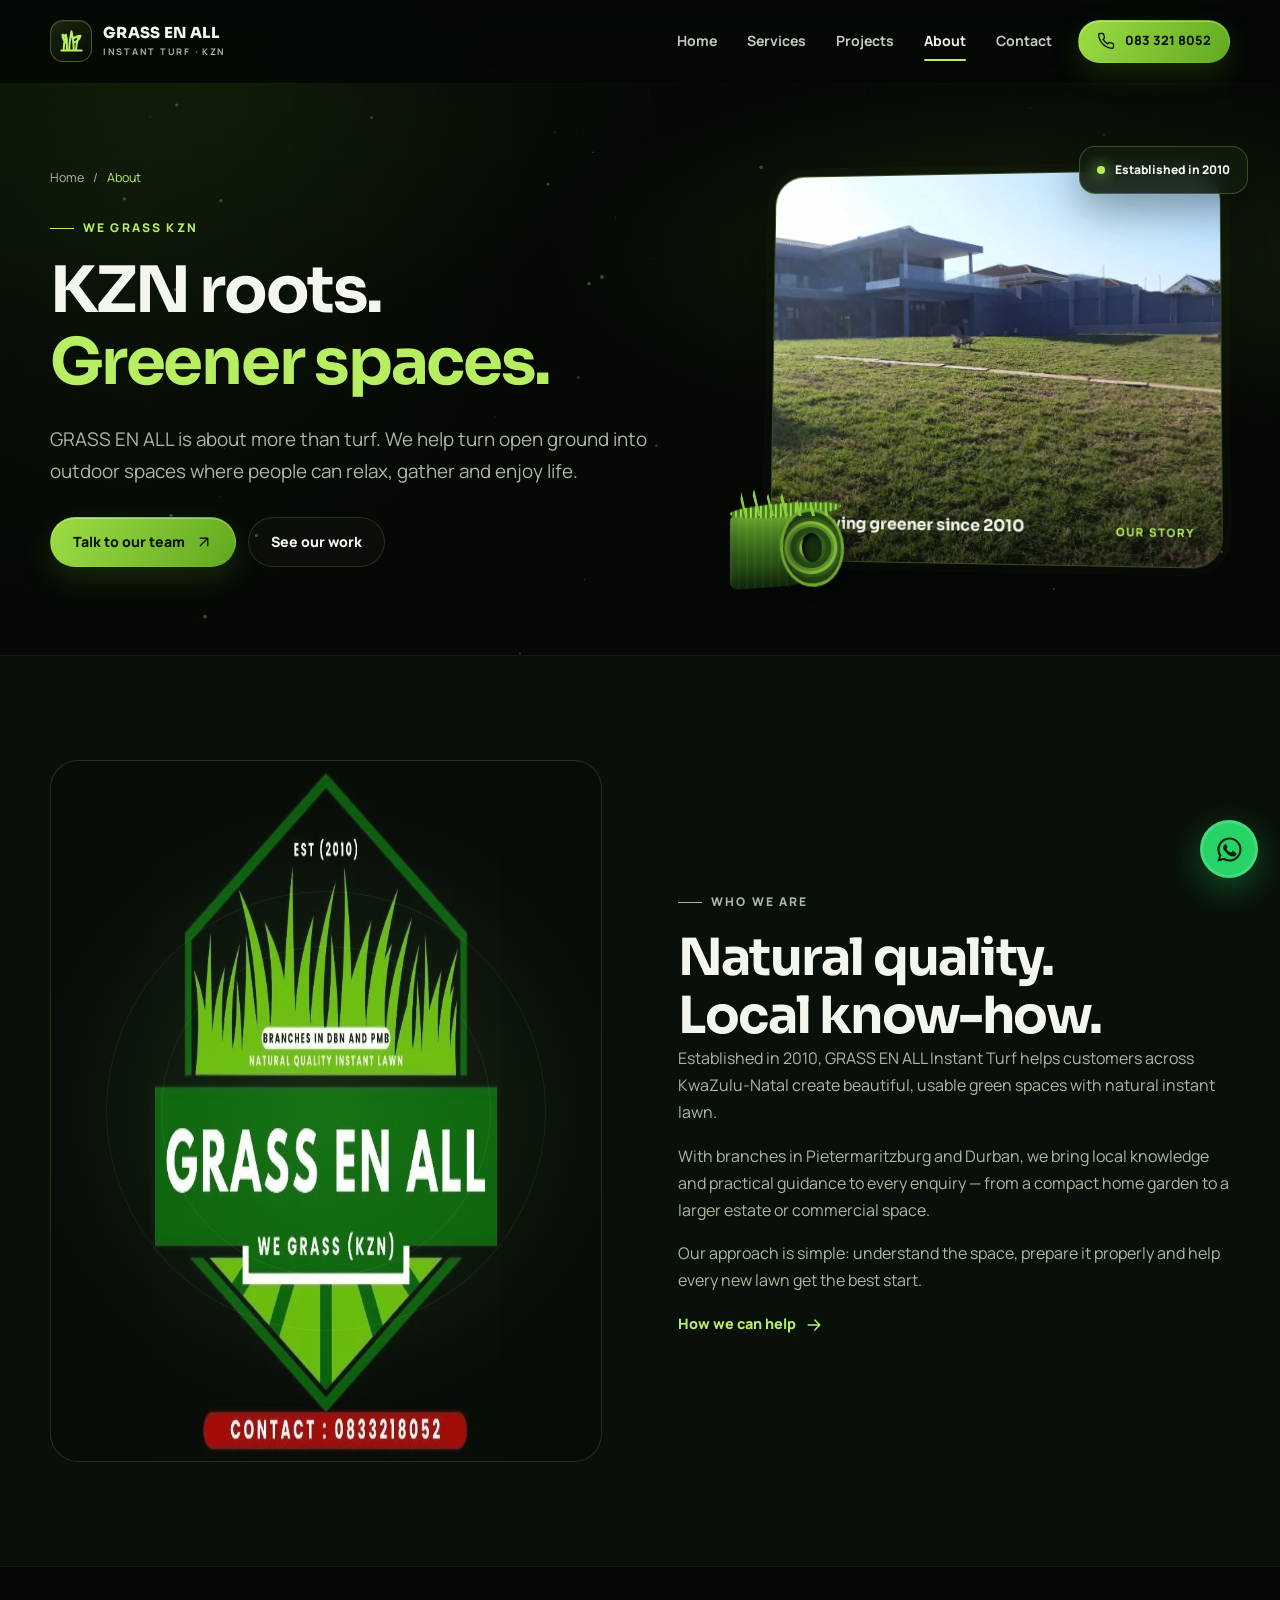
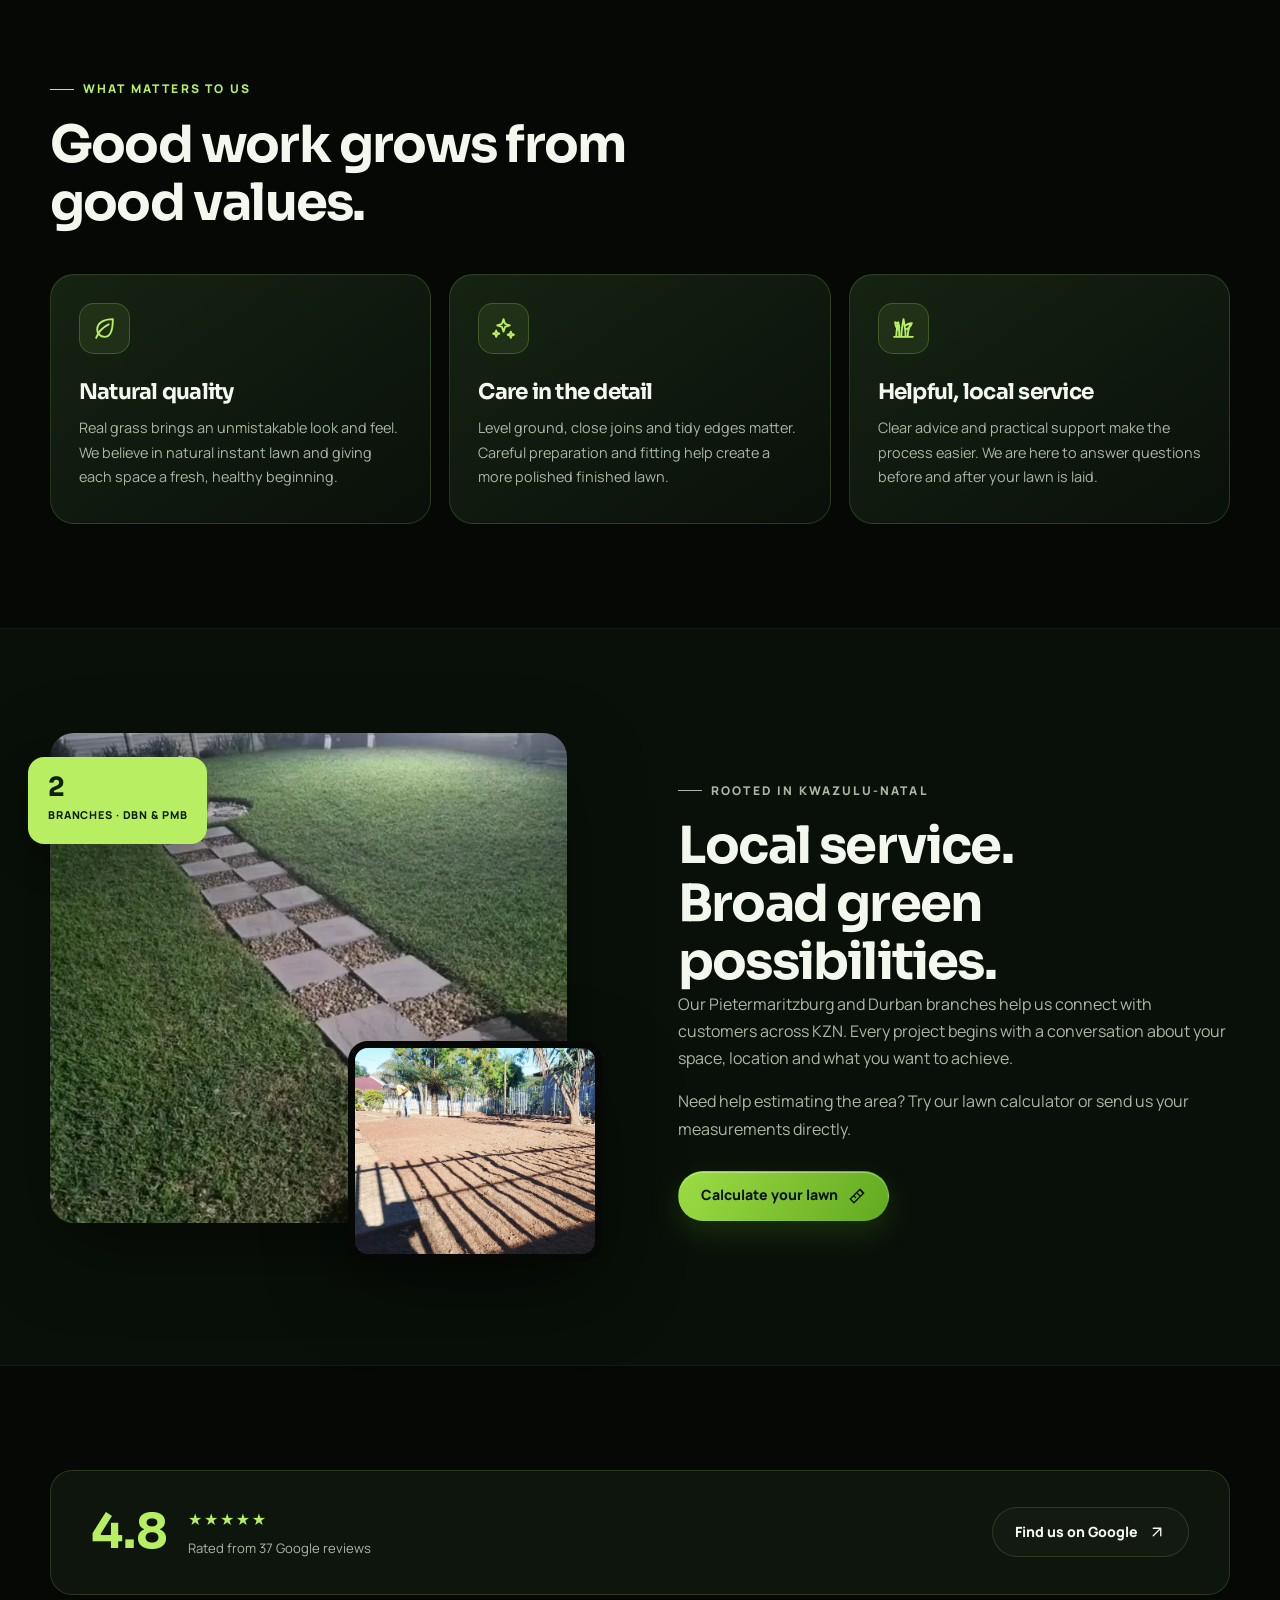
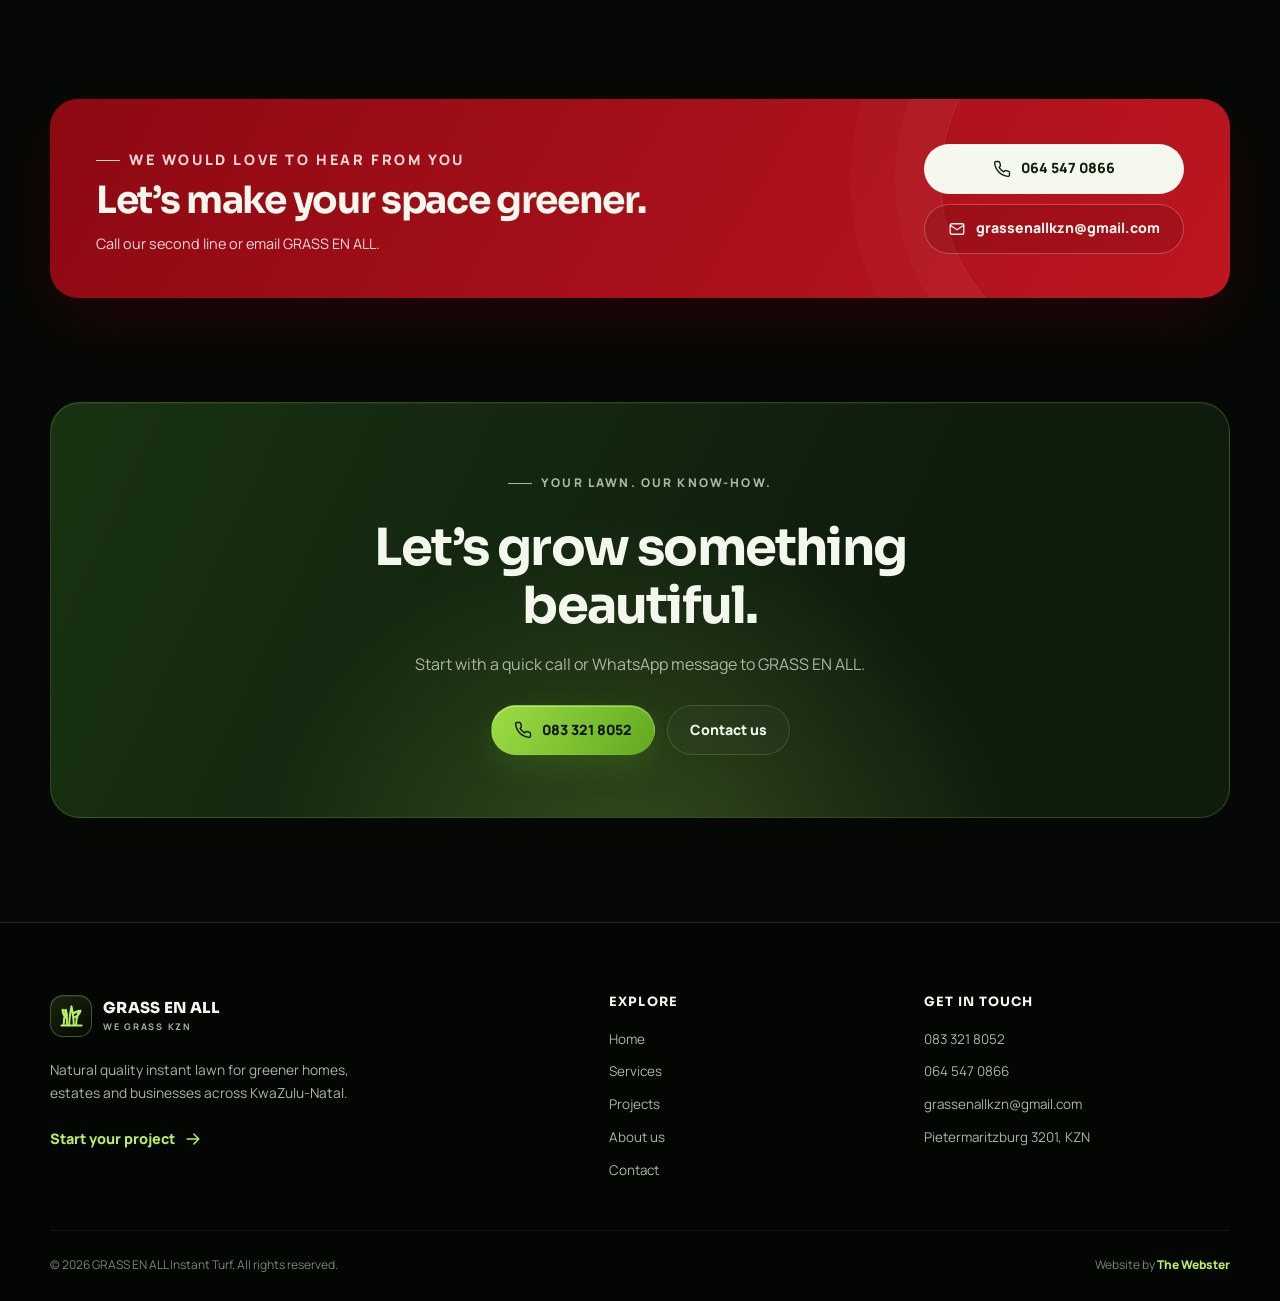
==== commit c1dd9598: "Add service detail pages and update developer credit" ====
--- a/about.html
+++ b/about.html
@@ -69,7 +69,7 @@
     <div class="footer-brand"><a class="brand" href="index.html"><span class="brand-mark"><svg class="icon" aria-hidden="true"><use href="assets/icons.svg#grass"></use></svg></span><span class="brand-name">GRASS EN ALL<small>We Grass KZN</small></span></a><p>Natural quality instant lawn for greener homes, estates and businesses across KwaZulu-Natal.</p><a class="text-link" href="contact.html">Start your project<svg class="icon" aria-hidden="true"><use href="assets/icons.svg#arrow-right"></use></svg></a></div>
     <div><h2 class="footer-title">Explore</h2><div class="footer-links"><a href="index.html">Home</a><a href="services.html">Services</a><a href="projects.html">Projects</a><a href="about.html">About us</a><a href="contact.html">Contact</a></div></div>
     <div><h2 class="footer-title">Get in touch</h2><div class="footer-links"><a href="tel:+27833218052">083 321 8052</a><a href="tel:+27645470866">064 547 0866</a><a href="mailto:grassenallkzn@gmail.com">grassenallkzn@gmail.com</a><a href="https://www.google.com/maps/search/?api=1&amp;query=Grass+En+All+Pietermaritzburg+3201" target="_blank" rel="noopener">Pietermaritzburg 3201, KZN</a></div></div>
-  </div><div class="footer-bottom"><p>© <span data-year>2026</span> GRASS EN ALL Instant Turf. All rights reserved.</p><p>Website by <a href="https://github.com/thewebster0326" target="_blank" rel="noopener">SMETS Web Studio</a></p></div></div></footer>
+  </div><div class="footer-bottom"><p>© <span data-year>2026</span> GRASS EN ALL Instant Turf. All rights reserved.</p><p>Website by <a href="https://thewebster.co.za/" target="_blank" rel="noopener">The Webster</a></p></div></div></footer>
   <a class="whatsapp-float" href="https://wa.me/27833218052?text=Hi%20GRASS%20EN%20ALL%2C%20I%20would%20like%20an%20instant%20turf%20quote." target="_blank" rel="noopener" aria-label="Chat to GRASS EN ALL on WhatsApp"><svg aria-hidden="true"><use href="assets/icons.svg#whatsapp"></use></svg></a>
   <script src="js/main.js" defer></script>
 </body>
--- a/css/styles.css
+++ b/css/styles.css
@@ -317,11 +317,14 @@
 .cta-actions { display: flex; flex-wrap: wrap; justify-content: center; gap: 12px; }
 
 .service-list { display: grid; gap: 22px; }
-.service-row { display: grid; grid-template-columns: 80px 1fr auto; align-items: center; gap: 28px; padding: 30px; border: 1px solid var(--line); border-radius: var(--radius); background: linear-gradient(120deg, var(--surface-2), var(--surface)); transition: border-color .25s, transform .25s; }
+.service-row { display: grid; grid-template-columns: 205px 1fr auto; align-items: center; gap: 28px; padding: 18px 26px 18px 18px; border: 1px solid var(--line); border-radius: var(--radius); background: linear-gradient(120deg, var(--surface-2), var(--surface)); transition: border-color .25s, transform .25s; }
 .service-row:hover { border-color: rgba(184,239,98,.38); transform: translateX(5px); }
-.service-row .card-icon { margin: 0; width: 64px; height: 64px; }
+.service-image { display: block; overflow: hidden; height: 180px; border-radius: 16px; background: var(--surface); }
+.service-image img { width: 100%; height: 100%; object-fit: cover; transition: transform .5s, filter .3s; }
+.service-row:hover .service-image img { transform: scale(1.05); filter: saturate(1.1); }
 .service-row h2 { margin-bottom: 8px; font-size: 1.35rem; }
 .service-row p { max-width: 690px; margin: 0; color: var(--muted); font-size: .92rem; }
+.service-row > .text-link { white-space: nowrap; }
 .service-tag { display: inline-block; margin-top: 10px; color: var(--lime); font-size: .72rem; font-weight: 800; letter-spacing: .08em; text-transform: uppercase; }
 
 .calculator { display: grid; grid-template-columns: 1fr .85fr; overflow: hidden; border: 1px solid var(--line); border-radius: 28px; background: var(--surface); box-shadow: var(--shadow); }
@@ -501,6 +504,9 @@
   .footer-grid { grid-template-columns: 1.4fr 1fr; gap: 40px; }
   .footer-grid > div:last-child { grid-column: 1 / 3; }
   .location-panel { grid-template-columns: 1fr; }
+  .service-row { grid-template-columns: 170px 1fr; padding: 18px; }
+  .service-image { height: 100%; min-height: 180px; }
+  .service-row > .text-link { grid-column: 2; }
 }
 
 @media (max-width: 580px) {
@@ -546,10 +552,10 @@
   .red-contact-actions, .red-contact-actions .btn { width: 100%; }
   .cta-panel { padding: 40px 23px; border-radius: 23px; }
   .cta-actions { flex-direction: column; }
-  .service-row { grid-template-columns: 52px 1fr; gap: 17px; padding: 23px 20px; }
-  .service-row .card-icon { width: 50px; height: 50px; }
-  .service-row > .text-link { grid-column: 2; }
-  .service-row h2 { font-size: 1.1rem; }
+  .service-row { grid-template-columns: 1fr; gap: 18px; padding: 16px 16px 22px; }
+  .service-image { height: 220px; min-height: 0; }
+  .service-row > .text-link { grid-column: auto; }
+  .service-row h2 { font-size: 1.2rem; }
   .calculator-form, .calculator-result { padding: 28px 22px; }
   .form-row { grid-template-columns: 1fr; gap: 0; }
   .calculator-result .btn { width: 100%; }
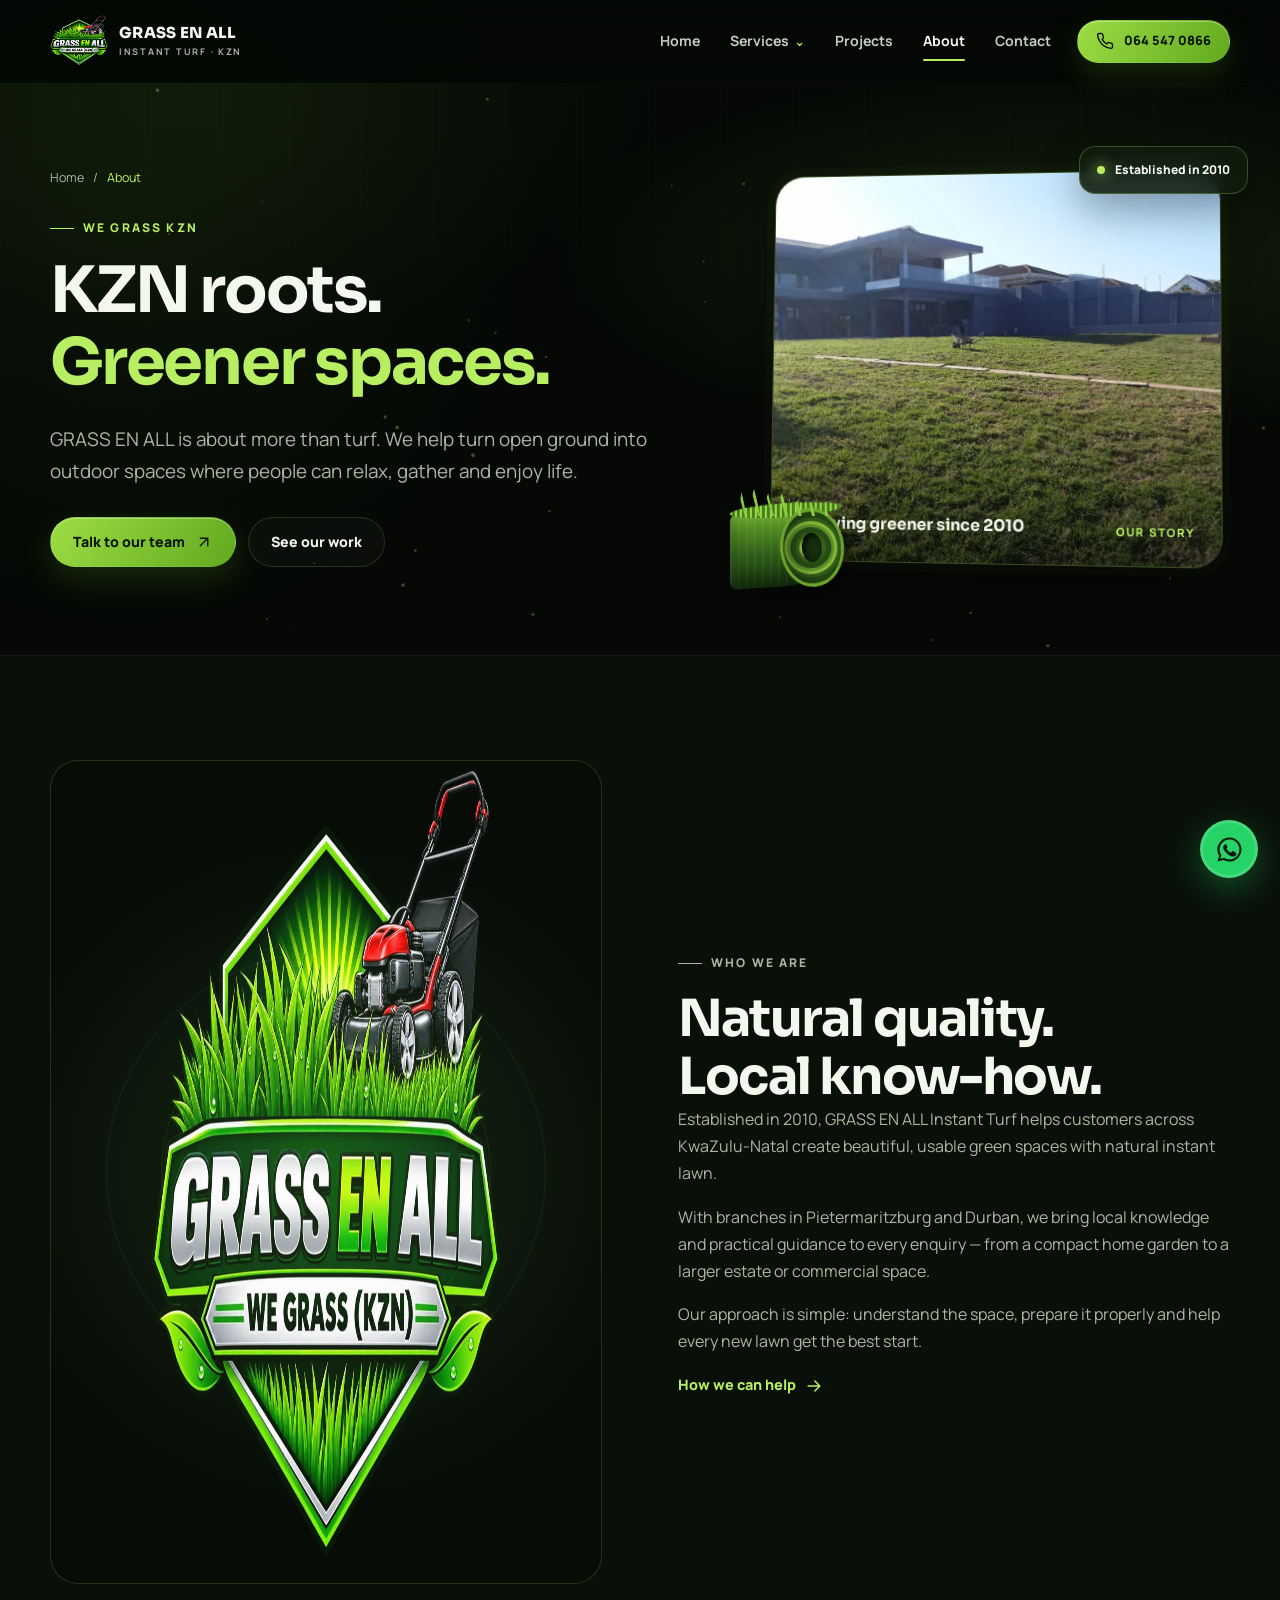
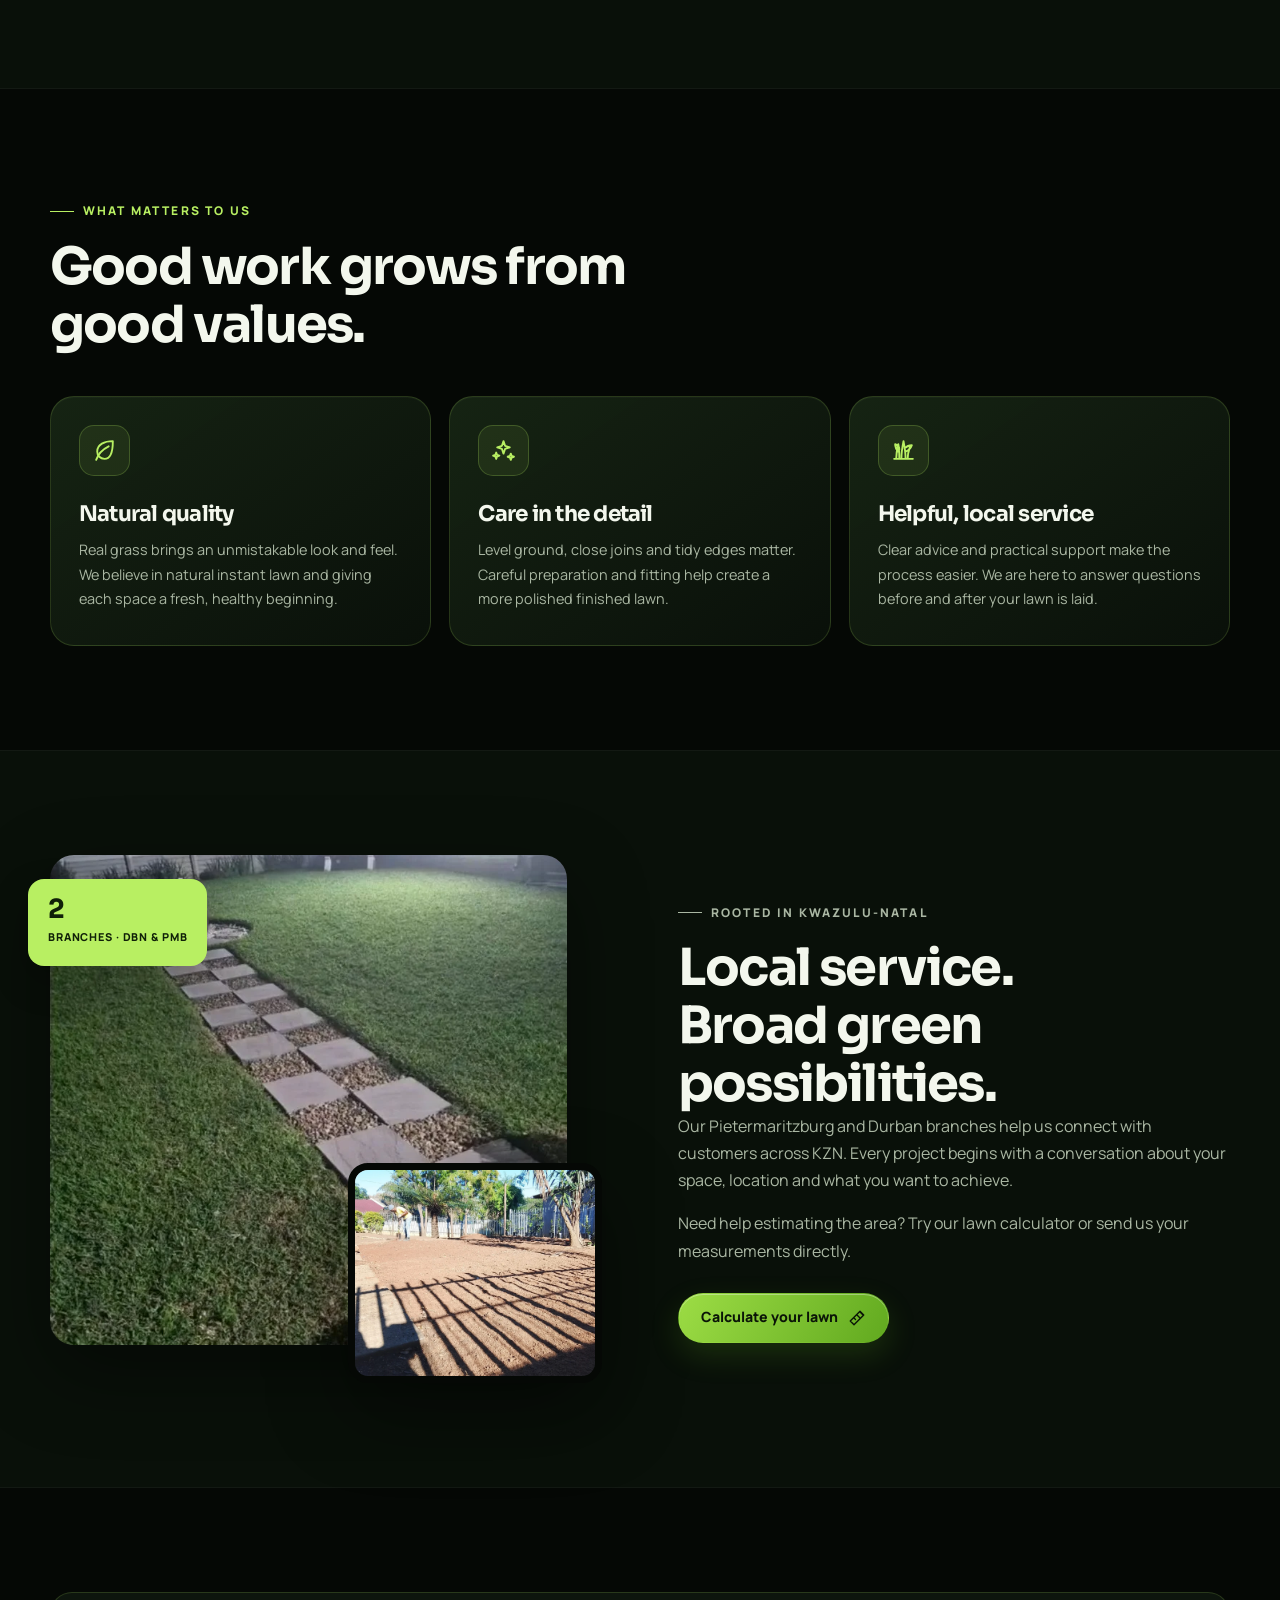
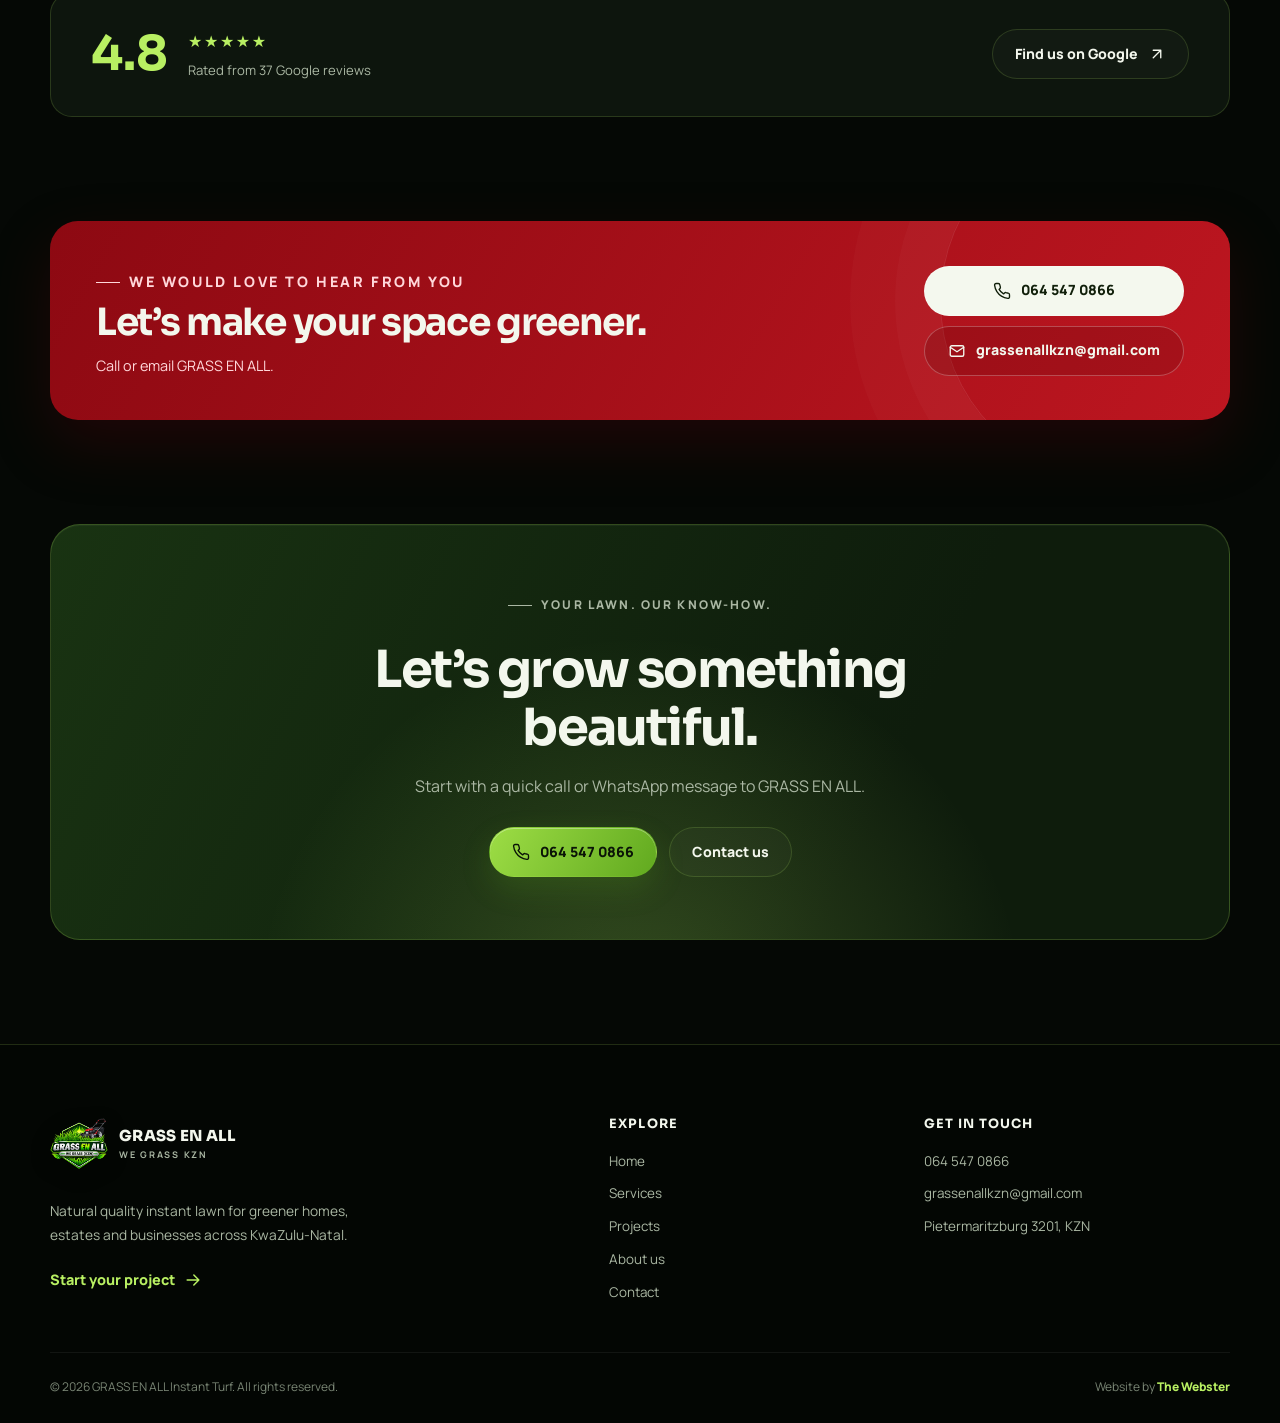
==== commit 4998bcf3: "Update logo, contact number and services navigation" ====
--- a/about.html
+++ b/about.html
@@ -6,7 +6,7 @@
   <title>About GRASS EN ALL | Natural Instant Lawn Since 2010</title>
   <meta name="description" content="Meet GRASS EN ALL Instant Turf. Established in 2010, serving KZN from Pietermaritzburg and Durban with natural quality instant lawn and practical lawn know-how.">
   <meta name="theme-color" content="#050805">
-  <link rel="icon" href="assets/favicon.svg" type="image/svg+xml">
+  <link rel="icon" href="assets/images/favicon.png" type="image/png">
   <link rel="canonical" href="https://thewebster0326.github.io/grass-en-all-kzn/about.html">
   <meta property="og:title" content="About GRASS EN ALL — We Grass KZN">
   <meta property="og:description" content="KZN roots. Greener spaces. Natural quality instant lawn since 2010.">
@@ -18,9 +18,9 @@
 <body>
   <a class="skip-link" href="#main-content">Skip to content</a>
   <header class="site-header"><div class="container nav">
-    <a class="brand" href="index.html" aria-label="GRASS EN ALL home"><span class="brand-mark"><svg class="icon" aria-hidden="true"><use href="assets/icons.svg#grass"></use></svg></span><span class="brand-name">GRASS EN ALL<small>Instant Turf · KZN</small></span></a>
-    <nav class="nav-links" aria-label="Main navigation"><a href="index.html">Home</a><a href="services.html">Services</a><a href="projects.html">Projects</a><a href="about.html" aria-current="page">About</a><a href="contact.html">Contact</a></nav>
-    <div class="nav-actions"><a class="btn btn-primary btn-sm" href="tel:+27833218052"><svg class="icon" aria-hidden="true"><use href="assets/icons.svg#phone"></use></svg>083 321 8052</a><button class="menu-toggle" type="button" aria-label="Toggle navigation" aria-expanded="false"><span></span><span></span><span></span></button></div>
+    <a class="brand" href="index.html" aria-label="GRASS EN ALL home"><span class="brand-mark"><img src="assets/images/logo.webp" alt="" aria-hidden="true"></span><span class="brand-name">GRASS EN ALL<small>Instant Turf · KZN</small></span></a>
+    <nav class="nav-links" aria-label="Main navigation"><a href="index.html">Home</a><div class="nav-dropdown"><a href="services.html">Services<span class="dropdown-caret" aria-hidden="true">⌄</span></a><div class="dropdown-menu"><a href="instant-turf.html">Natural Instant Turf</a><a href="ground-preparation.html">Ground Preparation</a><a href="turf-laying.html">Turf Laying</a><a href="turf-delivery.html">Supply &amp; Delivery</a><a href="lawn-aftercare.html">Lawn Aftercare</a></div></div><a href="projects.html">Projects</a><a href="about.html" aria-current="page">About</a><a href="contact.html">Contact</a></nav>
+    <div class="nav-actions"><a class="btn btn-primary btn-sm" href="tel:+27645470866"><svg class="icon" aria-hidden="true"><use href="assets/icons.svg#phone"></use></svg>064 547 0866</a><button class="menu-toggle" type="button" aria-label="Toggle navigation" aria-expanded="false"><span></span><span></span><span></span></button></div>
   </div></header>
 
   <main id="main-content">
@@ -34,7 +34,7 @@
 
     <section class="section section-dark">
       <div class="container split">
-        <div class="logo-panel reveal"><img src="assets/images/logo.webp" alt="GRASS EN ALL — We Grass KZN, established 2010" width="700" height="700" loading="lazy"></div>
+        <div class="logo-panel reveal"><img src="assets/images/logo.webp" alt="GRASS EN ALL — We Grass KZN, established 2010" width="900" height="822" loading="lazy"></div>
         <div class="split-copy reveal delay-1"><p class="eyebrow">Who we are</p><h2>Natural quality.<br>Local know-how.</h2><p>Established in 2010, GRASS EN ALL Instant Turf helps customers across KwaZulu-Natal create beautiful, usable green spaces with natural instant lawn.</p><p>With branches in Pietermaritzburg and Durban, we bring local knowledge and practical guidance to every enquiry — from a compact home garden to a larger estate or commercial space.</p><p>Our approach is simple: understand the space, prepare it properly and help every new lawn get the best start.</p><a class="text-link" href="services.html">How we can help<svg class="icon" aria-hidden="true"><use href="assets/icons.svg#arrow-right"></use></svg></a></div>
       </div>
     </section>
@@ -61,16 +61,16 @@
       <div class="container review-band reveal"><div class="review-score"><strong>4.8</strong><div><div class="stars" aria-label="4.8 out of 5 stars">★★★★★</div><p>Rated from 37 Google reviews</p></div></div><a class="btn" href="https://www.google.com/maps/search/?api=1&amp;query=Grass+En+All+Pietermaritzburg+3201" target="_blank" rel="noopener">Find us on Google<svg class="icon" aria-hidden="true"><use href="assets/icons.svg#arrow-up-right"></use></svg></a></div>
     </section>
 
-    <section class="section" style="padding-top:0"><div class="container red-contact reveal"><div class="red-contact-inner"><div><p class="eyebrow">We would love to hear from you</p><h2>Let’s make your space greener.</h2><p>Call our second line or email GRASS EN ALL.</p></div><div class="red-contact-actions"><a class="btn btn-light" href="tel:+27645470866"><svg class="icon" aria-hidden="true"><use href="assets/icons.svg#phone"></use></svg>064 547 0866</a><a class="btn" href="mailto:grassenallkzn@gmail.com"><svg class="icon" aria-hidden="true"><use href="assets/icons.svg#mail"></use></svg>grassenallkzn@gmail.com</a></div></div></div></section>
-    <section class="section" style="padding-top:0"><div class="container cta-panel reveal"><p class="eyebrow">Your lawn. Our know-how.</p><h2>Let’s grow something beautiful.</h2><p>Start with a quick call or WhatsApp message to GRASS EN ALL.</p><div class="cta-actions"><a class="btn btn-primary" href="tel:+27833218052"><svg class="icon" aria-hidden="true"><use href="assets/icons.svg#phone"></use></svg>083 321 8052</a><a class="btn" href="contact.html">Contact us</a></div></div></section>
+    <section class="section" style="padding-top:0"><div class="container red-contact reveal"><div class="red-contact-inner"><div><p class="eyebrow">We would love to hear from you</p><h2>Let’s make your space greener.</h2><p>Call or email GRASS EN ALL.</p></div><div class="red-contact-actions"><a class="btn btn-light" href="tel:+27645470866"><svg class="icon" aria-hidden="true"><use href="assets/icons.svg#phone"></use></svg>064 547 0866</a><a class="btn" href="mailto:grassenallkzn@gmail.com"><svg class="icon" aria-hidden="true"><use href="assets/icons.svg#mail"></use></svg>grassenallkzn@gmail.com</a></div></div></div></section>
+    <section class="section" style="padding-top:0"><div class="container cta-panel reveal"><p class="eyebrow">Your lawn. Our know-how.</p><h2>Let’s grow something beautiful.</h2><p>Start with a quick call or WhatsApp message to GRASS EN ALL.</p><div class="cta-actions"><a class="btn btn-primary" href="tel:+27645470866"><svg class="icon" aria-hidden="true"><use href="assets/icons.svg#phone"></use></svg>064 547 0866</a><a class="btn" href="contact.html">Contact us</a></div></div></section>
   </main>
 
   <footer class="site-footer"><div class="container"><div class="footer-grid">
-    <div class="footer-brand"><a class="brand" href="index.html"><span class="brand-mark"><svg class="icon" aria-hidden="true"><use href="assets/icons.svg#grass"></use></svg></span><span class="brand-name">GRASS EN ALL<small>We Grass KZN</small></span></a><p>Natural quality instant lawn for greener homes, estates and businesses across KwaZulu-Natal.</p><a class="text-link" href="contact.html">Start your project<svg class="icon" aria-hidden="true"><use href="assets/icons.svg#arrow-right"></use></svg></a></div>
+    <div class="footer-brand"><a class="brand" href="index.html"><span class="brand-mark"><img src="assets/images/logo.webp" alt="" aria-hidden="true"></span><span class="brand-name">GRASS EN ALL<small>We Grass KZN</small></span></a><p>Natural quality instant lawn for greener homes, estates and businesses across KwaZulu-Natal.</p><a class="text-link" href="contact.html">Start your project<svg class="icon" aria-hidden="true"><use href="assets/icons.svg#arrow-right"></use></svg></a></div>
     <div><h2 class="footer-title">Explore</h2><div class="footer-links"><a href="index.html">Home</a><a href="services.html">Services</a><a href="projects.html">Projects</a><a href="about.html">About us</a><a href="contact.html">Contact</a></div></div>
-    <div><h2 class="footer-title">Get in touch</h2><div class="footer-links"><a href="tel:+27833218052">083 321 8052</a><a href="tel:+27645470866">064 547 0866</a><a href="mailto:grassenallkzn@gmail.com">grassenallkzn@gmail.com</a><a href="https://www.google.com/maps/search/?api=1&amp;query=Grass+En+All+Pietermaritzburg+3201" target="_blank" rel="noopener">Pietermaritzburg 3201, KZN</a></div></div>
+    <div><h2 class="footer-title">Get in touch</h2><div class="footer-links"><a href="tel:+27645470866">064 547 0866</a><a href="mailto:grassenallkzn@gmail.com">grassenallkzn@gmail.com</a><a href="https://www.google.com/maps/search/?api=1&amp;query=Grass+En+All+Pietermaritzburg+3201" target="_blank" rel="noopener">Pietermaritzburg 3201, KZN</a></div></div>
   </div><div class="footer-bottom"><p>© <span data-year>2026</span> GRASS EN ALL Instant Turf. All rights reserved.</p><p>Website by <a href="https://thewebster.co.za/" target="_blank" rel="noopener">The Webster</a></p></div></div></footer>
-  <a class="whatsapp-float" href="https://wa.me/27833218052?text=Hi%20GRASS%20EN%20ALL%2C%20I%20would%20like%20an%20instant%20turf%20quote." target="_blank" rel="noopener" aria-label="Chat to GRASS EN ALL on WhatsApp"><svg aria-hidden="true"><use href="assets/icons.svg#whatsapp"></use></svg></a>
+  <a class="whatsapp-float" href="https://wa.me/27645470866?text=Hi%20GRASS%20EN%20ALL%2C%20I%20would%20like%20an%20instant%20turf%20quote." target="_blank" rel="noopener" aria-label="Chat to GRASS EN ALL on WhatsApp"><svg aria-hidden="true"><use href="assets/icons.svg#whatsapp"></use></svg></a>
   <script src="js/main.js" defer></script>
 </body>
 </html>
--- a/css/styles.css
+++ b/css/styles.css
@@ -105,15 +105,11 @@
 .brand-mark {
   display: grid;
   place-items: center;
-  width: 42px;
-  height: 42px;
-  border: 1px solid rgba(184, 239, 98, .3);
-  border-radius: 13px;
-  background: linear-gradient(145deg, rgba(184,239,98,.13), rgba(116,189,45,.02));
-  color: var(--lime);
-  box-shadow: inset 0 1px 0 rgba(255,255,255,.08);
-}
-.brand-mark svg { width: 27px; height: 27px; }
+  width: 58px;
+  height: 54px;
+  flex: none;
+}
+.brand-mark img { width: 58px; height: 54px; object-fit: contain; filter: drop-shadow(0 5px 10px rgba(0,0,0,.25)); }
 .brand-name { font-family: var(--font-display); font-size: .95rem; font-weight: 800; letter-spacing: .02em; line-height: 1.2; }
 .brand-name small { display: block; margin-top: 4px; color: var(--muted); font-family: var(--font-body); font-size: .57rem; font-weight: 700; letter-spacing: .19em; text-transform: uppercase; }
 .nav-links { display: flex; align-items: center; gap: 30px; margin-left: auto; }
@@ -574,6 +570,40 @@
   .whatsapp-float { right: 15px; bottom: 15px; width: 54px; height: 54px; }
 }
 
+.nav-dropdown { position: relative; display: flex; align-items: center; }
+.dropdown-caret { margin-left: 5px; color: var(--lime); font-size: .8rem; line-height: 1; transition: transform .2s; }
+.nav-dropdown:hover .dropdown-caret, .nav-dropdown:focus-within .dropdown-caret { transform: rotate(180deg); }
+.dropdown-menu {
+  position: absolute;
+  top: calc(100% - 8px);
+  left: -24px;
+  width: 250px;
+  padding: 10px;
+  border: 1px solid rgba(184,239,98,.2);
+  border-radius: 16px;
+  background: #0b130b;
+  box-shadow: 0 22px 50px rgba(0,0,0,.45);
+  opacity: 0;
+  visibility: hidden;
+  transform: translateY(8px);
+  pointer-events: none;
+  transition: opacity .2s, transform .2s, visibility .2s;
+}
+.nav-dropdown:hover .dropdown-menu, .nav-dropdown:focus-within .dropdown-menu { opacity: 1; visibility: visible; transform: none; pointer-events: auto; }
+.nav-links .dropdown-menu a { display: flex; padding: 12px 14px; border: 0; border-radius: 10px; color: var(--muted); font-family: var(--font-body); font-size: .8rem; line-height: 1.4; }
+.nav-links .dropdown-menu a::after { display: none; }
+.nav-links .dropdown-menu a:hover { background: rgba(184,239,98,.08); color: var(--lime); }
+
+@media (max-width: 850px) {
+  .nav-links { overflow-y: auto; }
+  .nav-dropdown { display: block; }
+  .nav-dropdown > a { display: flex; align-items: center; }
+  .dropdown-caret { display: none; }
+  .nav-dropdown .dropdown-menu { position: static; width: auto; padding: 0 0 10px 16px; border: 0; border-radius: 0; background: transparent; box-shadow: none; opacity: 1; visibility: visible; transform: none; pointer-events: auto; }
+  .nav-links .dropdown-menu a { padding: 10px 5px; border-bottom: 0; color: var(--muted); font-size: .78rem; }
+  .brand-mark, .brand-mark img { width: 48px; height: 44px; }
+}
+
 @media (prefers-reduced-motion: reduce) {
   html { scroll-behavior: auto; }
   *, *::before, *::after { scroll-behavior: auto !important; animation: none !important; transition-duration: .01ms !important; }
